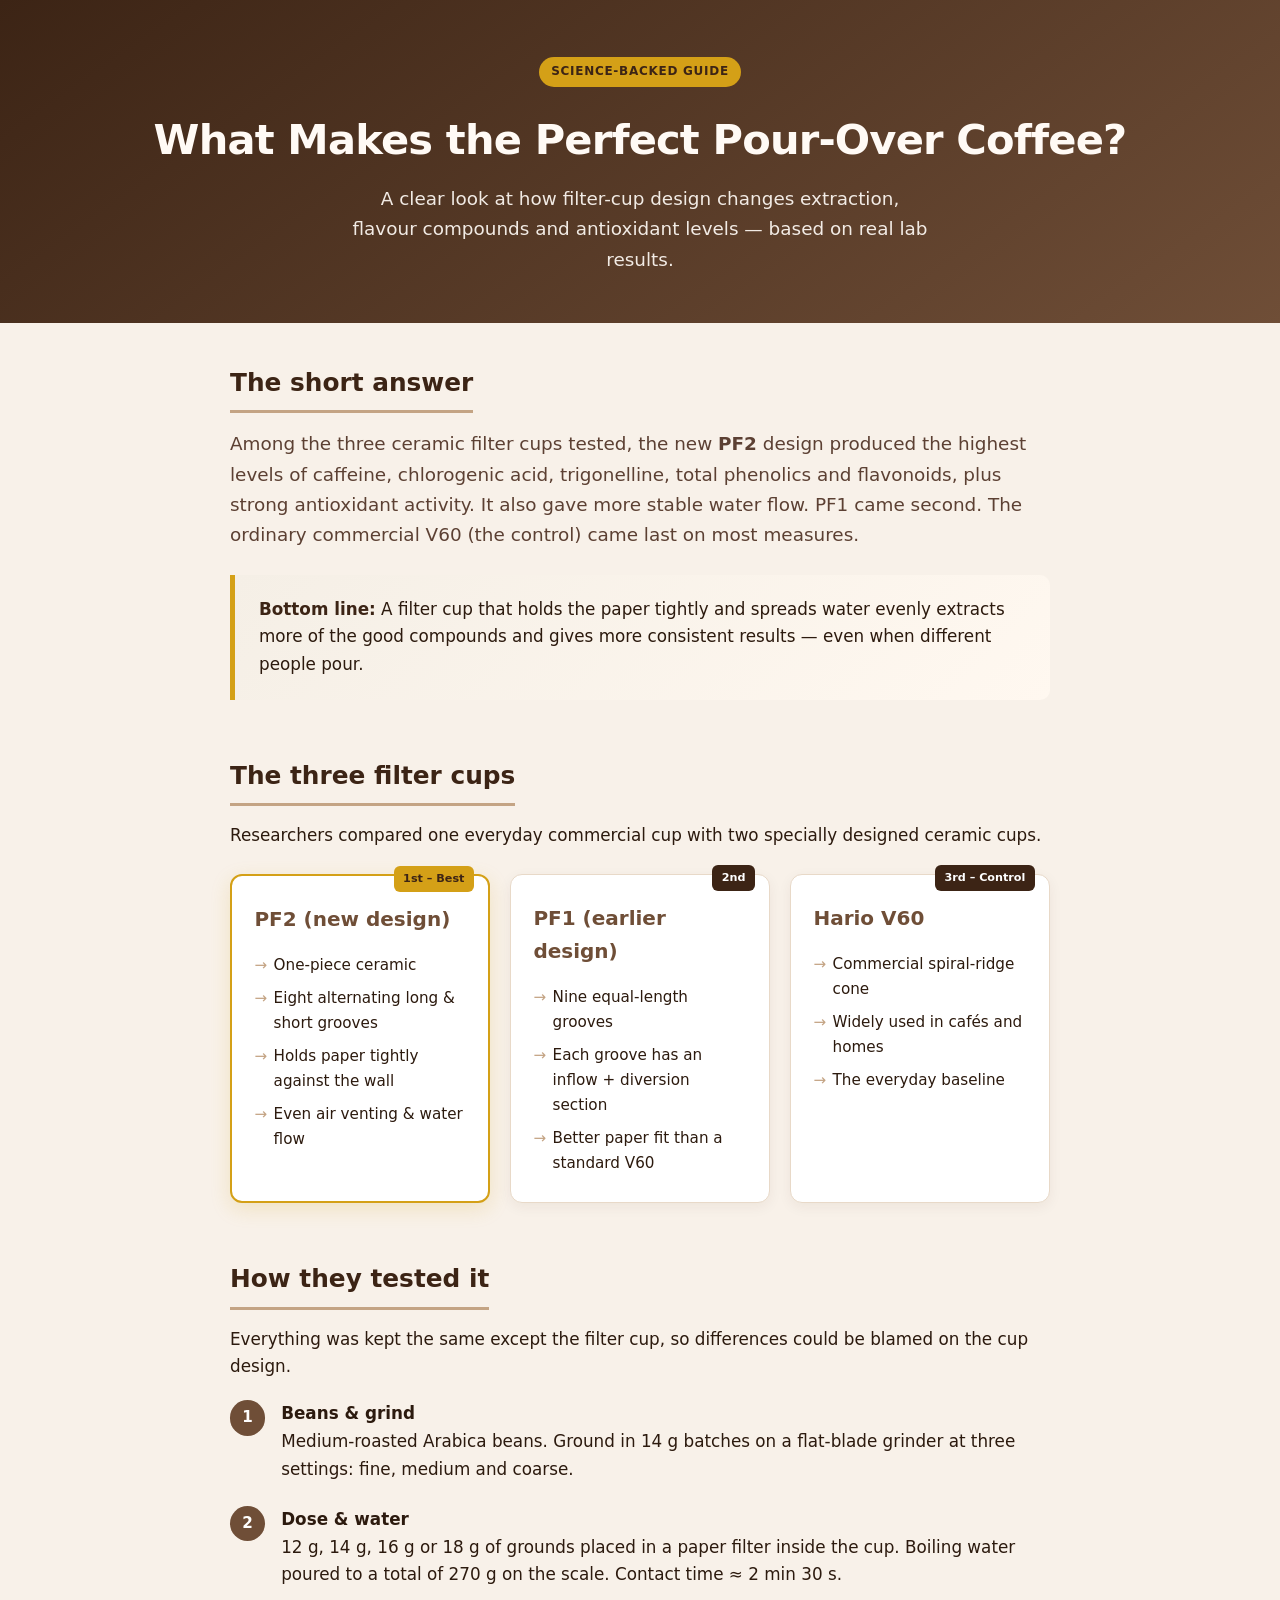
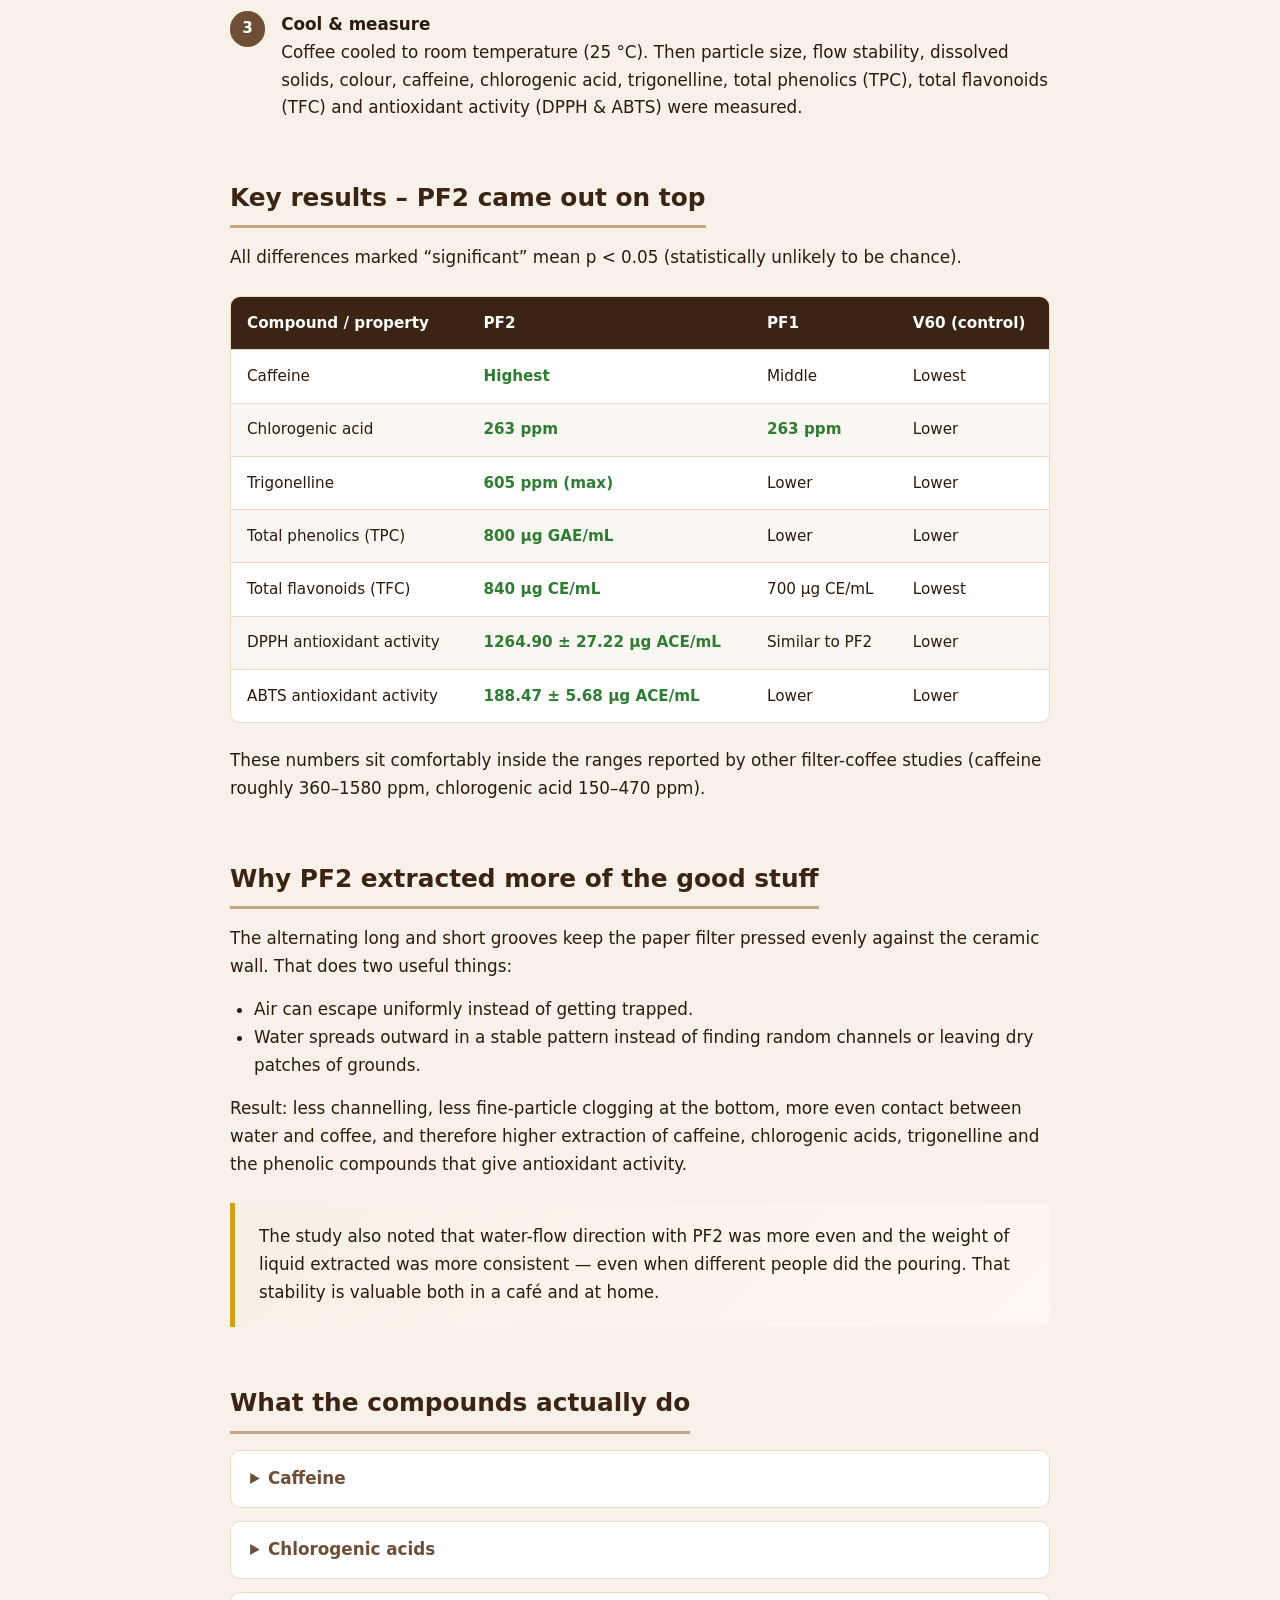
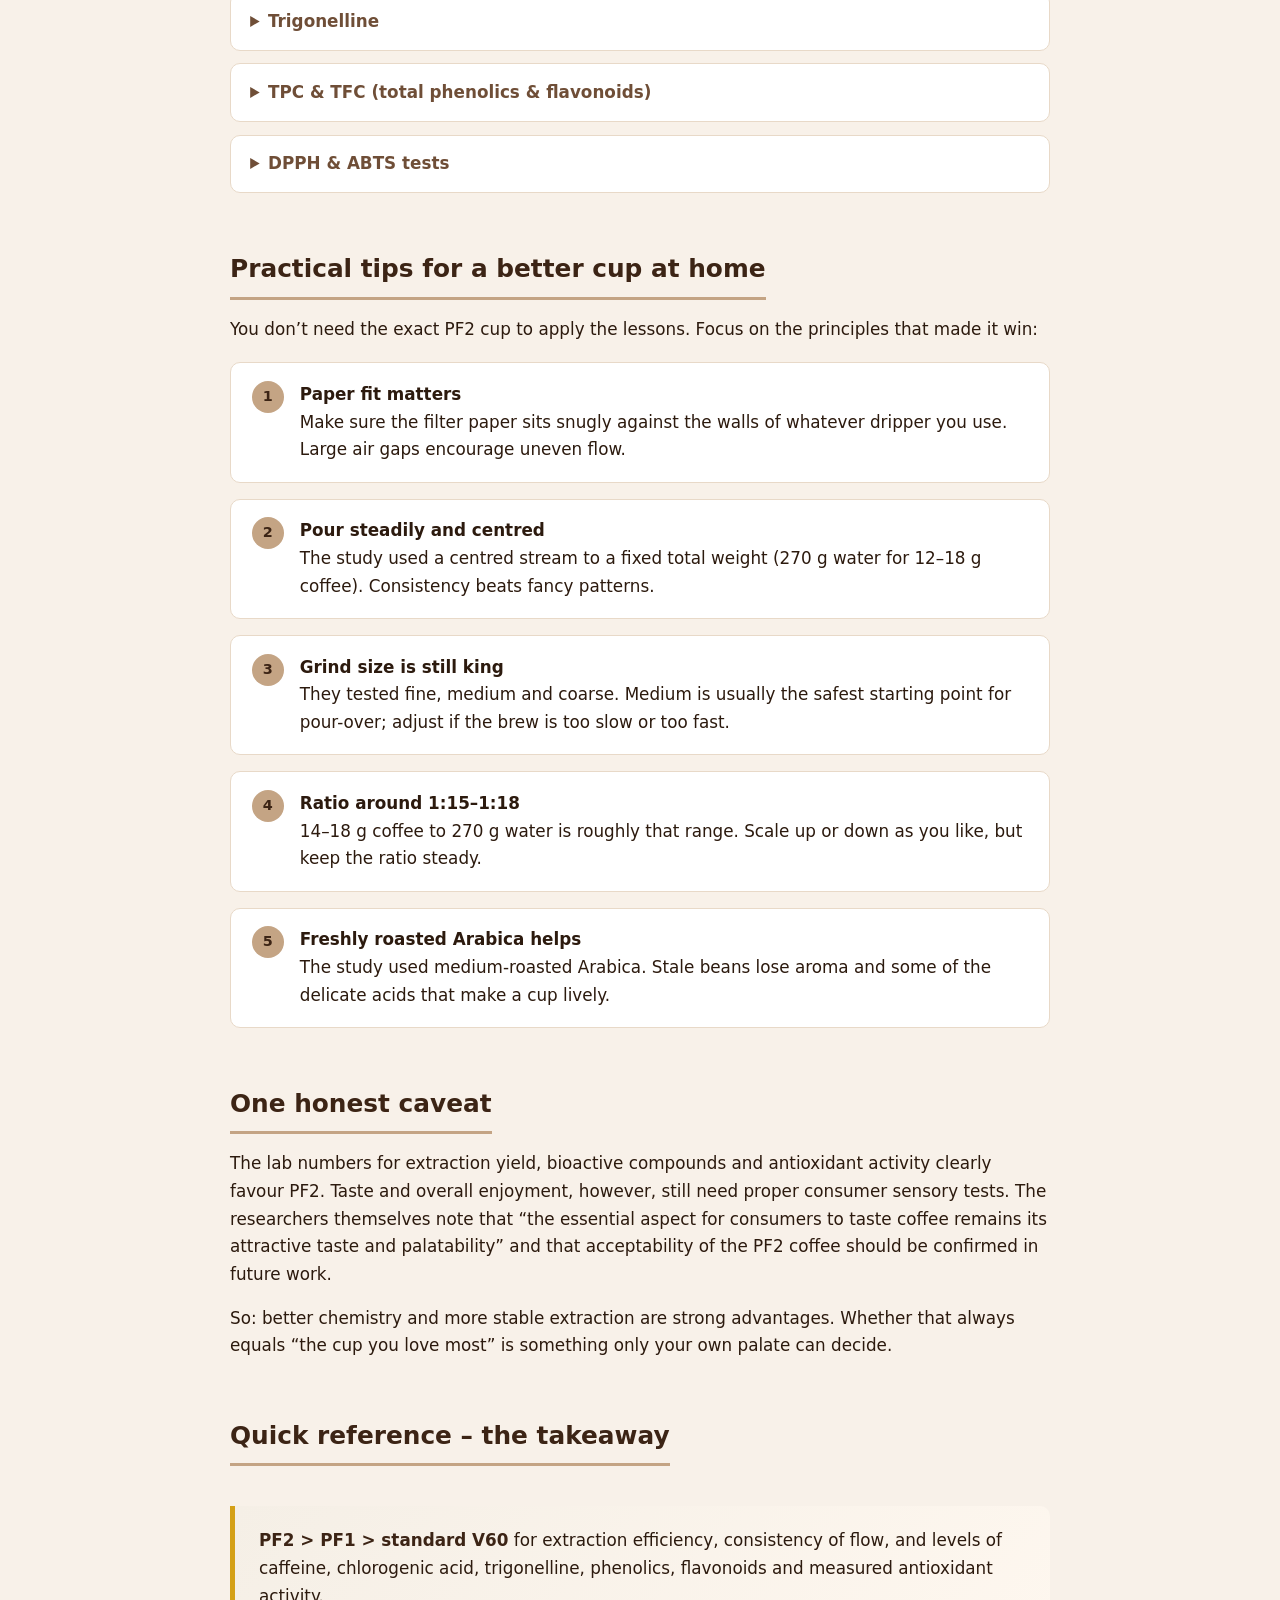
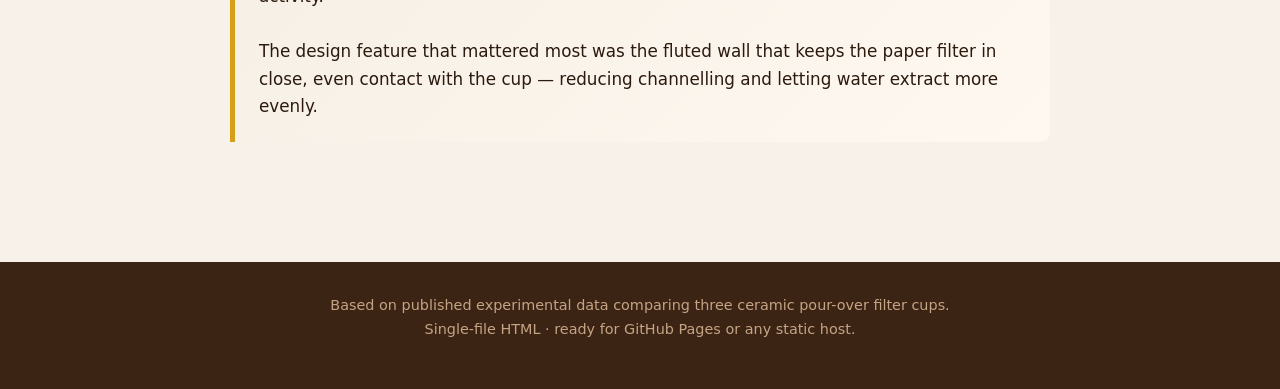
==== coffee.html @ e6826581 "Add files via upload" ====
<!DOCTYPE html>
<html lang="en">
<head>
  <meta charset="UTF-8">
  <meta name="viewport" content="width=device-width, initial-scale=1.0">
  <title>The Perfect Pour-Over Coffee – What the Science Says</title>
  <style>
    :root {
      --coffee-dark: #3c2415;
      --coffee-mid: #6f4e37;
      --coffee-light: #c4a484;
      --cream: #f8f1e9;
      --foam: #fffaf5;
      --accent: #d4a017;
      --text: #2c1a0e;
      --muted: #5c4033;
      --card: #ffffff;
      --success: #2e7d32;
      --border: #e8d9c8;
    }

    * {
      box-sizing: border-box;
      margin: 0;
      padding: 0;
    }

    body {
      font-family: system-ui, -apple-system, "Segoe UI", Roboto, "Helvetica Neue", Arial, sans-serif;
      background: var(--cream);
      color: var(--text);
      line-height: 1.65;
      font-size: 1.05rem;
    }

    header {
      background: linear-gradient(145deg, var(--coffee-dark), var(--coffee-mid));
      color: var(--foam);
      padding: 3.5rem 1.5rem 3rem;
      text-align: center;
    }

    header h1 {
      font-size: clamp(1.8rem, 5vw, 2.6rem);
      font-weight: 700;
      letter-spacing: -0.02em;
      margin-bottom: 0.6rem;
    }

    header p {
      font-size: 1.15rem;
      opacity: 0.92;
      max-width: 36rem;
      margin: 0 auto;
    }

    .badge {
      display: inline-block;
      background: var(--accent);
      color: var(--coffee-dark);
      font-size: 0.75rem;
      font-weight: 700;
      text-transform: uppercase;
      letter-spacing: 0.06em;
      padding: 0.3rem 0.75rem;
      border-radius: 999px;
      margin-bottom: 1.2rem;
    }

    main {
      max-width: 860px;
      margin: 0 auto;
      padding: 2.5rem 1.25rem 4rem;
    }

    section {
      margin-bottom: 3.5rem;
    }

    h2 {
      font-size: 1.55rem;
      color: var(--coffee-dark);
      margin-bottom: 1rem;
      padding-bottom: 0.4rem;
      border-bottom: 3px solid var(--coffee-light);
      display: inline-block;
    }

    h3 {
      font-size: 1.2rem;
      color: var(--coffee-mid);
      margin: 1.5rem 0 0.6rem;
    }

    p {
      margin-bottom: 1rem;
    }

    .lead {
      font-size: 1.15rem;
      color: var(--muted);
    }

    /* Cards for the three cups */
    .cups {
      display: grid;
      grid-template-columns: repeat(auto-fit, minmax(240px, 1fr));
      gap: 1.25rem;
      margin-top: 1.5rem;
    }

    .cup-card {
      background: var(--card);
      border: 1px solid var(--border);
      border-radius: 12px;
      padding: 1.4rem;
      box-shadow: 0 4px 14px rgba(60, 36, 21, 0.06);
      position: relative;
      transition: transform 0.2s ease;
    }

    .cup-card:hover {
      transform: translateY(-3px);
    }

    .cup-card.winner {
      border: 2px solid var(--accent);
      box-shadow: 0 6px 20px rgba(212, 160, 23, 0.18);
    }

    .cup-card .rank {
      position: absolute;
      top: -10px;
      right: 14px;
      background: var(--coffee-dark);
      color: white;
      font-size: 0.7rem;
      font-weight: 700;
      padding: 0.25rem 0.6rem;
      border-radius: 6px;
    }

    .cup-card.winner .rank {
      background: var(--accent);
      color: var(--coffee-dark);
    }

    .cup-card h3 {
      margin-top: 0.3rem;
      font-size: 1.25rem;
    }

    .cup-card ul {
      list-style: none;
      margin-top: 0.8rem;
      font-size: 0.95rem;
    }

    .cup-card li {
      padding: 0.25rem 0;
      padding-left: 1.2rem;
      position: relative;
    }

    .cup-card li::before {
      content: "→";
      position: absolute;
      left: 0;
      color: var(--coffee-light);
    }

    /* Steps */
    .steps {
      counter-reset: step;
      list-style: none;
      margin-top: 1.2rem;
    }

    .steps li {
      position: relative;
      padding-left: 3.2rem;
      margin-bottom: 1.4rem;
    }

    .steps li::before {
      counter-increment: step;
      content: counter(step);
      position: absolute;
      left: 0;
      top: 0;
      width: 2.2rem;
      height: 2.2rem;
      background: var(--coffee-mid);
      color: white;
      border-radius: 50%;
      display: flex;
      align-items: center;
      justify-content: center;
      font-weight: 700;
      font-size: 0.95rem;
    }

    /* Results table */
    .table-wrap {
      overflow-x: auto;
      margin: 1.5rem 0;
      border-radius: 10px;
      border: 1px solid var(--border);
      background: var(--card);
    }

    table {
      width: 100%;
      border-collapse: collapse;
      font-size: 0.95rem;
    }

    th, td {
      padding: 0.85rem 1rem;
      text-align: left;
      border-bottom: 1px solid var(--border);
    }

    th {
      background: var(--coffee-dark);
      color: white;
      font-weight: 600;
    }

    tr:last-child td {
      border-bottom: none;
    }

    tr:nth-child(even) td {
      background: #faf6f1;
    }

    .highlight {
      font-weight: 700;
      color: var(--success);
    }

    /* Key takeaway boxes */
    .takeaway {
      background: linear-gradient(135deg, #f5efe6, #fff8f0);
      border-left: 5px solid var(--accent);
      padding: 1.3rem 1.5rem;
      border-radius: 0 10px 10px 0;
      margin: 1.5rem 0;
    }

    .takeaway strong {
      color: var(--coffee-dark);
    }

    /* Tips */
    .tips {
      display: grid;
      gap: 1rem;
      margin-top: 1.2rem;
    }

    .tip {
      background: var(--card);
      border: 1px solid var(--border);
      border-radius: 10px;
      padding: 1.1rem 1.3rem;
      display: flex;
      gap: 1rem;
      align-items: flex-start;
    }

    .tip-num {
      flex-shrink: 0;
      width: 2rem;
      height: 2rem;
      background: var(--coffee-light);
      color: var(--coffee-dark);
      border-radius: 50%;
      display: flex;
      align-items: center;
      justify-content: center;
      font-weight: 700;
      font-size: 0.9rem;
    }

    /* Footer */
    footer {
      text-align: center;
      padding: 2rem 1rem;
      background: var(--coffee-dark);
      color: var(--coffee-light);
      font-size: 0.9rem;
    }

    footer a {
      color: var(--accent);
    }

    /* Simple accordion for mobile-friendly details */
    details {
      background: var(--card);
      border: 1px solid var(--border);
      border-radius: 10px;
      margin-bottom: 0.8rem;
      padding: 0.9rem 1.2rem;
    }

    summary {
      font-weight: 600;
      cursor: pointer;
      color: var(--coffee-mid);
    }

    details[open] summary {
      margin-bottom: 0.6rem;
    }

    @media (max-width: 600px) {
      header {
        padding: 2.5rem 1rem 2rem;
      }
      main {
        padding: 1.8rem 1rem 3rem;
      }
    }
  </style>
</head>
<body>

<header>
  <div class="badge">Science-backed guide</div>
  <h1>What Makes the Perfect Pour-Over Coffee?</h1>
  <p>A clear look at how filter-cup design changes extraction, flavour compounds and antioxidant levels — based on real lab results.</p>
</header>

<main>

  <section>
    <h2>The short answer</h2>
    <p class="lead">Among the three ceramic filter cups tested, the new <strong>PF2</strong> design produced the highest levels of caffeine, chlorogenic acid, trigonelline, total phenolics and flavonoids, plus strong antioxidant activity. It also gave more stable water flow. PF1 came second. The ordinary commercial V60 (the control) came last on most measures.</p>
    <div class="takeaway">
      <strong>Bottom line:</strong> A filter cup that holds the paper tightly and spreads water evenly extracts more of the good compounds and gives more consistent results — even when different people pour.
    </div>
  </section>

  <section>
    <h2>The three filter cups</h2>
    <p>Researchers compared one everyday commercial cup with two specially designed ceramic cups.</p>

    <div class="cups">
      <div class="cup-card winner">
        <span class="rank">1st – Best</span>
        <h3>PF2 (new design)</h3>
        <ul>
          <li>One-piece ceramic</li>
          <li>Eight alternating long &amp; short grooves</li>
          <li>Holds paper tightly against the wall</li>
          <li>Even air venting &amp; water flow</li>
        </ul>
      </div>

      <div class="cup-card">
        <span class="rank">2nd</span>
        <h3>PF1 (earlier design)</h3>
        <ul>
          <li>Nine equal-length grooves</li>
          <li>Each groove has an inflow + diversion section</li>
          <li>Better paper fit than a standard V60</li>
        </ul>
      </div>

      <div class="cup-card">
        <span class="rank">3rd – Control</span>
        <h3>Hario V60</h3>
        <ul>
          <li>Commercial spiral-ridge cone</li>
          <li>Widely used in cafés and homes</li>
          <li>The everyday baseline</li>
        </ul>
      </div>
    </div>
  </section>

  <section>
    <h2>How they tested it</h2>
    <p>Everything was kept the same except the filter cup, so differences could be blamed on the cup design.</p>

    <ol class="steps">
      <li><strong>Beans &amp; grind</strong><br>Medium-roasted Arabica beans. Ground in 14 g batches on a flat-blade grinder at three settings: fine, medium and coarse.</li>
      <li><strong>Dose &amp; water</strong><br>12 g, 14 g, 16 g or 18 g of grounds placed in a paper filter inside the cup. Boiling water poured to a total of 270 g on the scale. Contact time ≈ 2 min 30 s.</li>
      <li><strong>Cool &amp; measure</strong><br>Coffee cooled to room temperature (25 °C). Then particle size, flow stability, dissolved solids, colour, caffeine, chlorogenic acid, trigonelline, total phenolics (TPC), total flavonoids (TFC) and antioxidant activity (DPPH &amp; ABTS) were measured.</li>
    </ol>
  </section>

  <section>
    <h2>Key results – PF2 came out on top</h2>
    <p>All differences marked “significant” mean p &lt; 0.05 (statistically unlikely to be chance).</p>

    <div class="table-wrap">
      <table>
        <thead>
          <tr>
            <th>Compound / property</th>
            <th>PF2</th>
            <th>PF1</th>
            <th>V60 (control)</th>
          </tr>
        </thead>
        <tbody>
          <tr>
            <td>Caffeine</td>
            <td class="highlight">Highest</td>
            <td>Middle</td>
            <td>Lowest</td>
          </tr>
          <tr>
            <td>Chlorogenic acid</td>
            <td class="highlight">263 ppm</td>
            <td class="highlight">263 ppm</td>
            <td>Lower</td>
          </tr>
          <tr>
            <td>Trigonelline</td>
            <td class="highlight">605 ppm (max)</td>
            <td>Lower</td>
            <td>Lower</td>
          </tr>
          <tr>
            <td>Total phenolics (TPC)</td>
            <td class="highlight">800 µg GAE/mL</td>
            <td>Lower</td>
            <td>Lower</td>
          </tr>
          <tr>
            <td>Total flavonoids (TFC)</td>
            <td class="highlight">840 µg CE/mL</td>
            <td>700 µg CE/mL</td>
            <td>Lowest</td>
          </tr>
          <tr>
            <td>DPPH antioxidant activity</td>
            <td class="highlight">1264.90 ± 27.22 µg ACE/mL</td>
            <td>Similar to PF2</td>
            <td>Lower</td>
          </tr>
          <tr>
            <td>ABTS antioxidant activity</td>
            <td class="highlight">188.47 ± 5.68 µg ACE/mL</td>
            <td>Lower</td>
            <td>Lower</td>
          </tr>
        </tbody>
      </table>
    </div>

    <p>These numbers sit comfortably inside the ranges reported by other filter-coffee studies (caffeine roughly 360–1580 ppm, chlorogenic acid 150–470 ppm).</p>
  </section>

  <section>
    <h2>Why PF2 extracted more of the good stuff</h2>
    <p>The alternating long and short grooves keep the paper filter pressed evenly against the ceramic wall. That does two useful things:</p>
    <ul style="margin: 1rem 0 1rem 1.5rem;">
      <li>Air can escape uniformly instead of getting trapped.</li>
      <li>Water spreads outward in a stable pattern instead of finding random channels or leaving dry patches of grounds.</li>
    </ul>
    <p>Result: less channelling, less fine-particle clogging at the bottom, more even contact between water and coffee, and therefore higher extraction of caffeine, chlorogenic acids, trigonelline and the phenolic compounds that give antioxidant activity.</p>
    <div class="takeaway">
      The study also noted that water-flow direction with PF2 was more even and the weight of liquid extracted was more consistent — even when different people did the pouring. That stability is valuable both in a café and at home.
    </div>
  </section>

  <section>
    <h2>What the compounds actually do</h2>
    <details>
      <summary>Caffeine</summary>
      <p>The classic stimulant. Also helps scavenge certain free radicals (•OH).</p>
    </details>
    <details>
      <summary>Chlorogenic acids</summary>
      <p>Major antioxidants in coffee. Linked to the bright, fruity acidity many people like in a good pour-over.</p>
    </details>
    <details>
      <summary>Trigonelline</summary>
      <p>Breaks down during roasting into compounds that contribute to aroma and perceived sweetness/bitterness balance.</p>
    </details>
    <details>
      <summary>TPC &amp; TFC (total phenolics &amp; flavonoids)</summary>
      <p>Broad measures of the plant compounds that give coffee its antioxidant capacity. Higher numbers generally mean more of these beneficial molecules made it into the cup.</p>
    </details>
    <details>
      <summary>DPPH &amp; ABTS tests</summary>
      <p>Two common lab methods that measure how well a liquid can neutralise free radicals. Higher numbers = stronger antioxidant activity in the finished coffee.</p>
    </details>
  </section>

  <section>
    <h2>Practical tips for a better cup at home</h2>
    <p>You don’t need the exact PF2 cup to apply the lessons. Focus on the principles that made it win:</p>

    <div class="tips">
      <div class="tip">
        <div class="tip-num">1</div>
        <div>
          <strong>Paper fit matters</strong><br>
          Make sure the filter paper sits snugly against the walls of whatever dripper you use. Large air gaps encourage uneven flow.
        </div>
      </div>
      <div class="tip">
        <div class="tip-num">2</div>
        <div>
          <strong>Pour steadily and centred</strong><br>
          The study used a centred stream to a fixed total weight (270 g water for 12–18 g coffee). Consistency beats fancy patterns.
        </div>
      </div>
      <div class="tip">
        <div class="tip-num">3</div>
        <div>
          <strong>Grind size is still king</strong><br>
          They tested fine, medium and coarse. Medium is usually the safest starting point for pour-over; adjust if the brew is too slow or too fast.
        </div>
      </div>
      <div class="tip">
        <div class="tip-num">4</div>
        <div>
          <strong>Ratio around 1:15–1:18</strong><br>
          14–18 g coffee to 270 g water is roughly that range. Scale up or down as you like, but keep the ratio steady.
        </div>
      </div>
      <div class="tip">
        <div class="tip-num">5</div>
        <div>
          <strong>Freshly roasted Arabica helps</strong><br>
          The study used medium-roasted Arabica. Stale beans lose aroma and some of the delicate acids that make a cup lively.
        </div>
      </div>
    </div>
  </section>

  <section>
    <h2>One honest caveat</h2>
    <p>The lab numbers for extraction yield, bioactive compounds and antioxidant activity clearly favour PF2. Taste and overall enjoyment, however, still need proper consumer sensory tests. The researchers themselves note that “the essential aspect for consumers to taste coffee remains its attractive taste and palatability” and that acceptability of the PF2 coffee should be confirmed in future work.</p>
    <p>So: better chemistry and more stable extraction are strong advantages. Whether that always equals “the cup you love most” is something only your own palate can decide.</p>
  </section>

  <section>
    <h2>Quick reference – the takeaway</h2>
    <div class="takeaway">
      <strong>PF2 &gt; PF1 &gt; standard V60</strong> for extraction efficiency, consistency of flow, and levels of caffeine, chlorogenic acid, trigonelline, phenolics, flavonoids and measured antioxidant activity.<br><br>
      The design feature that mattered most was the fluted wall that keeps the paper filter in close, even contact with the cup — reducing channelling and letting water extract more evenly.
    </div>
  </section>

</main>

<footer>
  <p>Based on published experimental data comparing three ceramic pour-over filter cups.<br>
  Single-file HTML · ready for GitHub Pages or any static host.</p>
</footer>

</body>
</html>
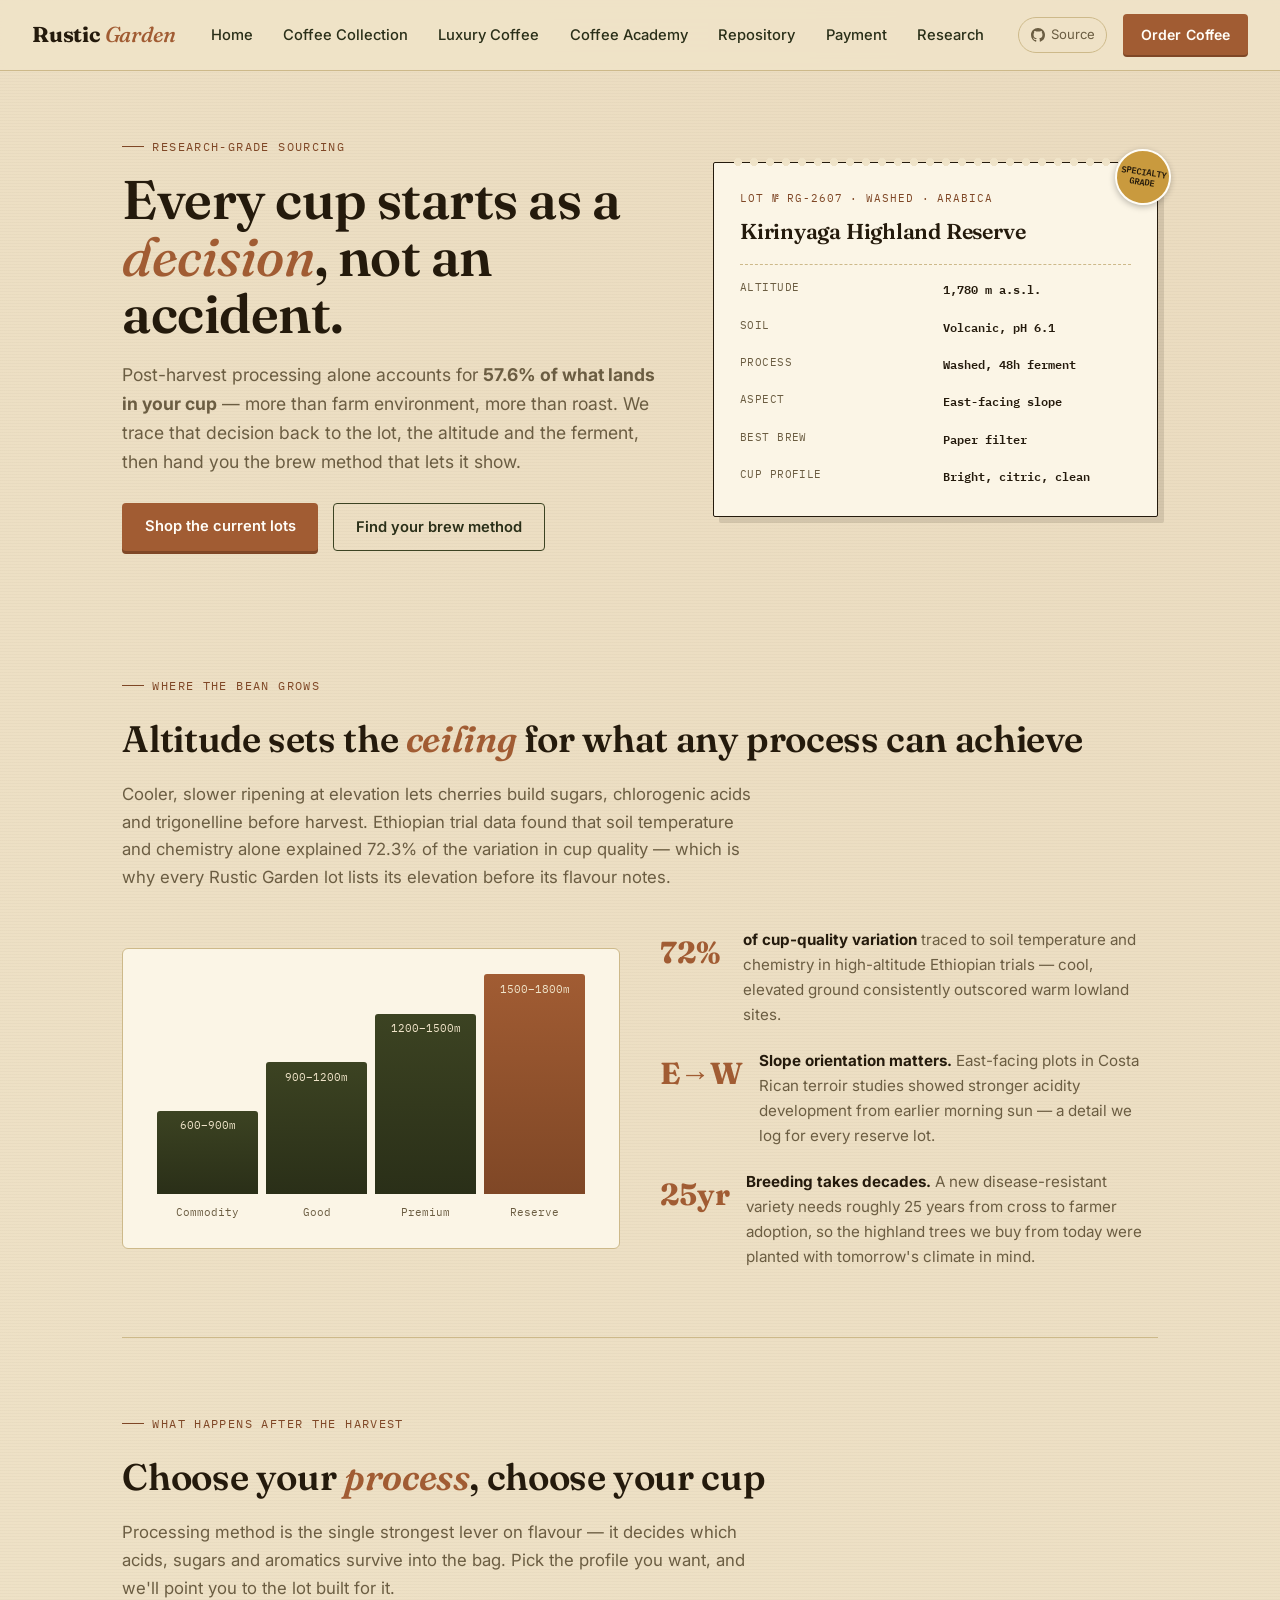
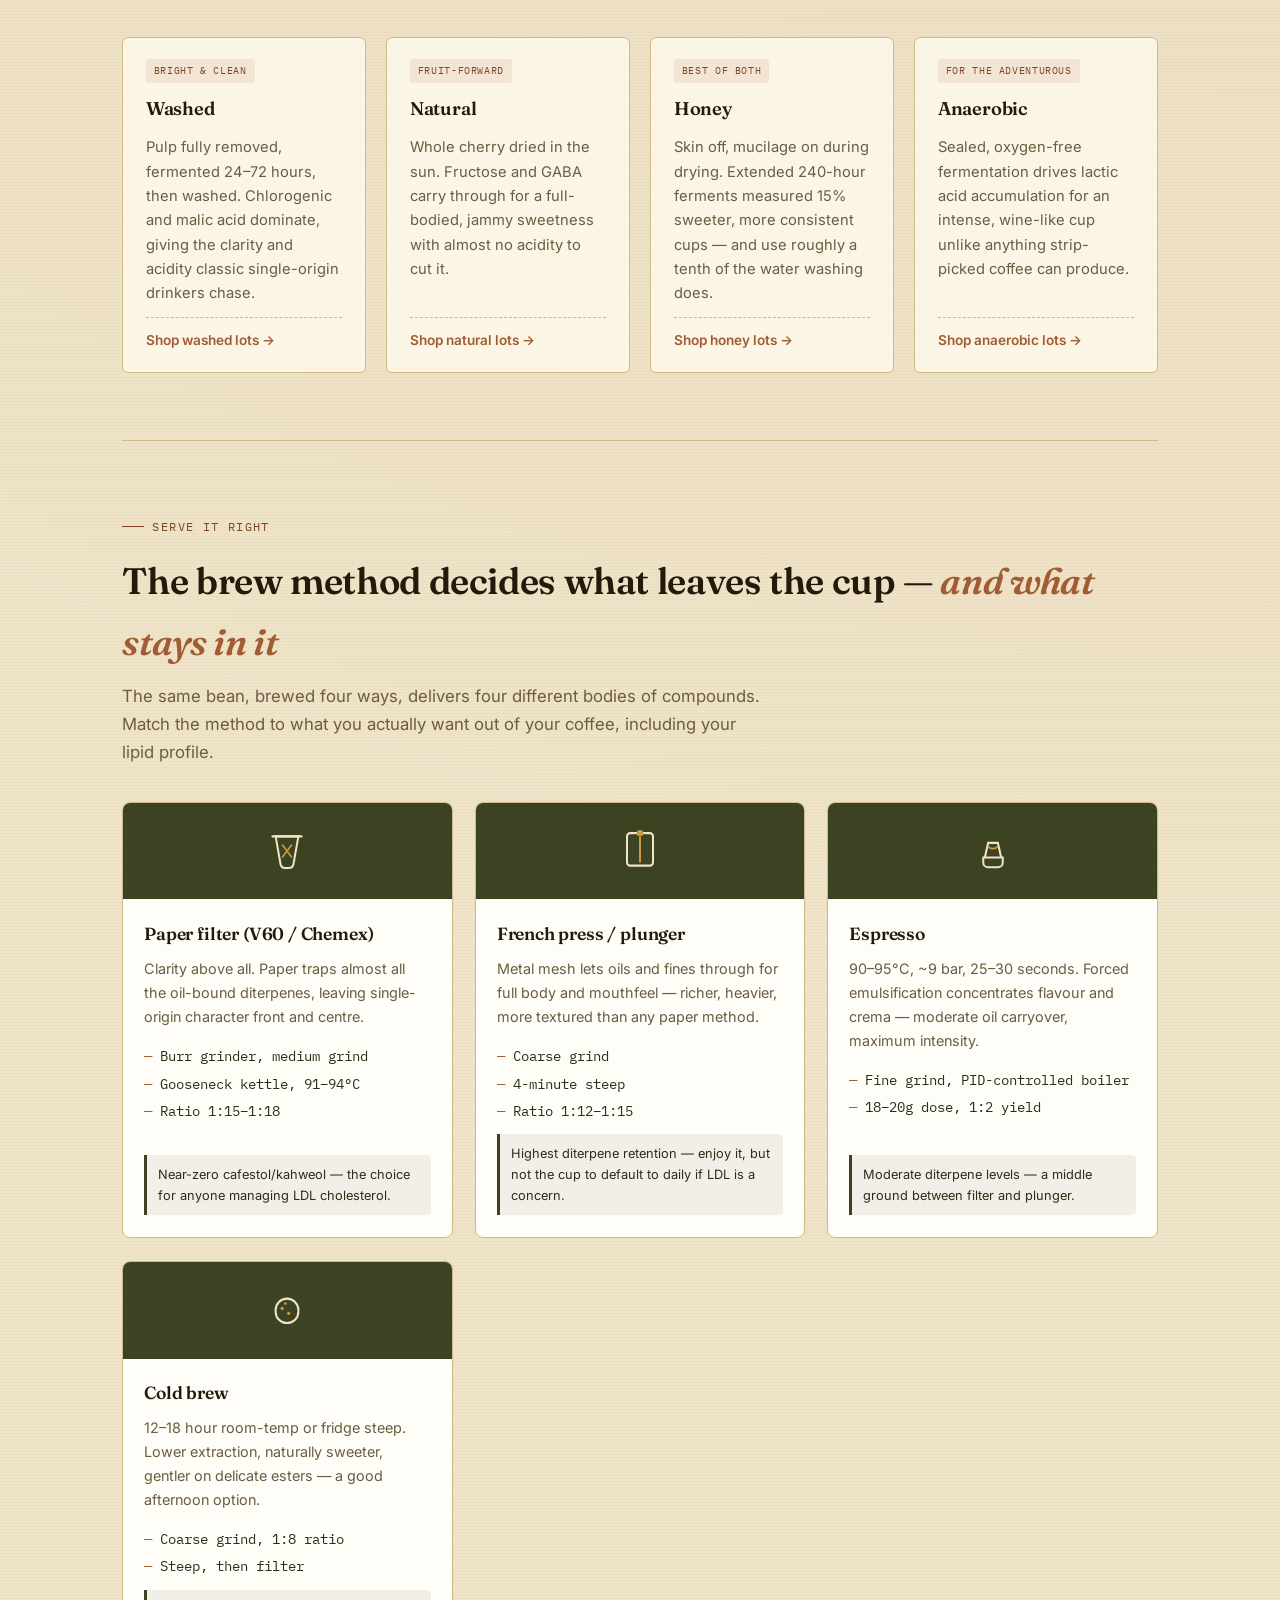
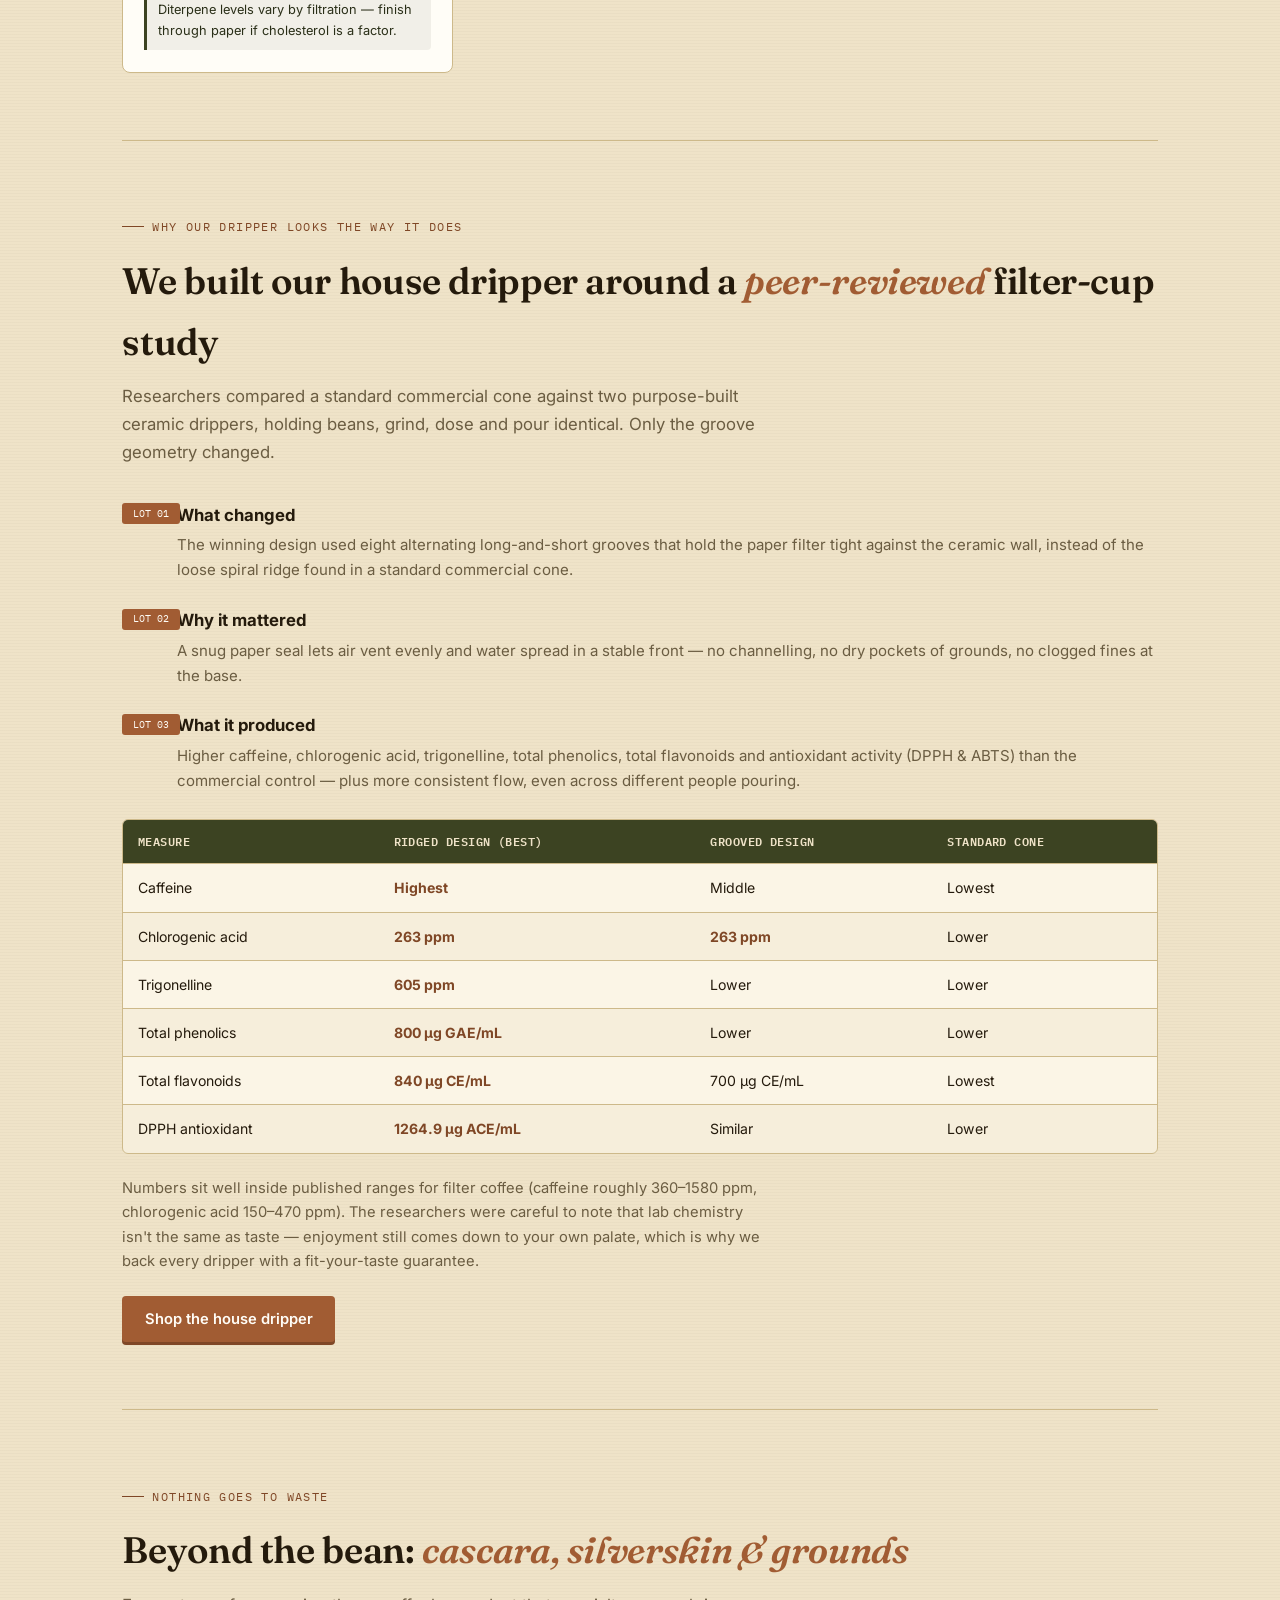
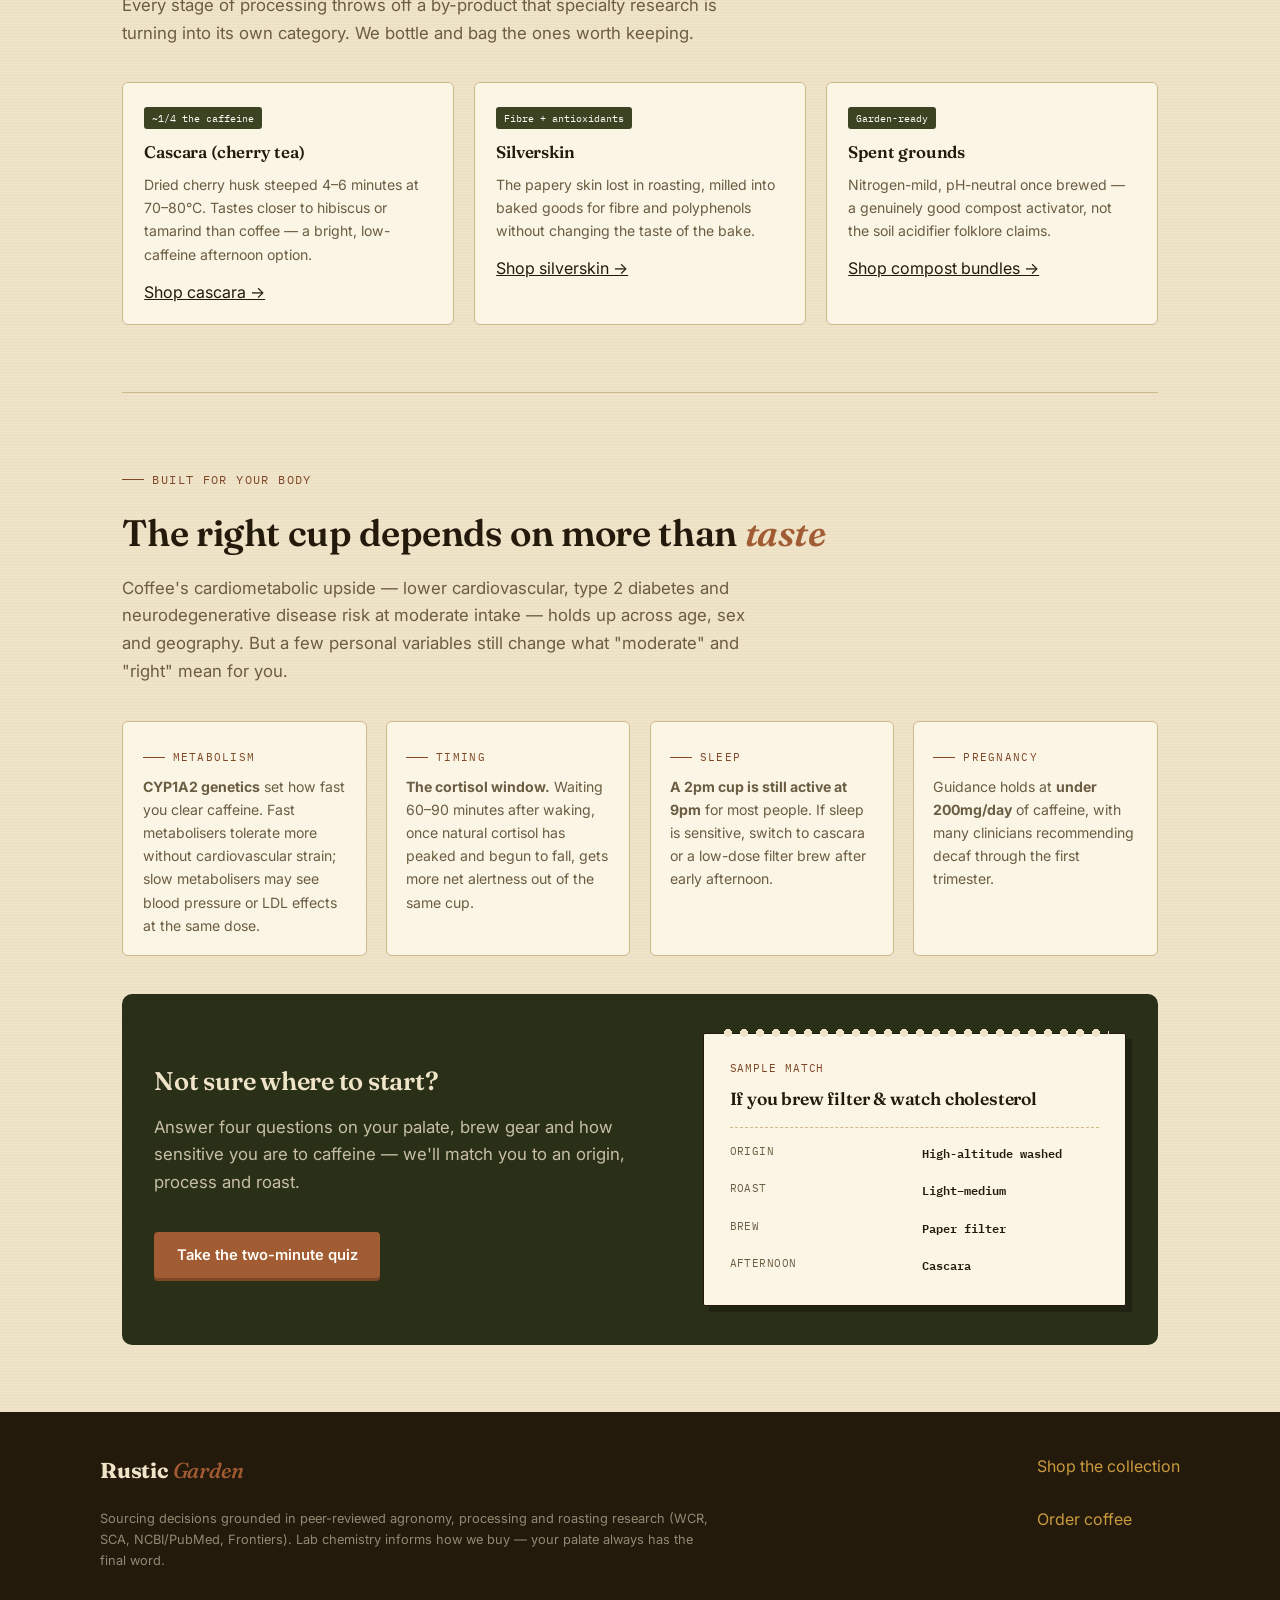
==== commit 1e27b7ca: "Update fmt.Println output from 'Hello' to 'Goodbye'" ====
--- a/coffee.html
+++ b/coffee.html
@@ -1,562 +1,912 @@
 <!DOCTYPE html>
 <html lang="en">
 <head>
-  <meta charset="UTF-8">
-  <meta name="viewport" content="width=device-width, initial-scale=1.0">
-  <title>The Perfect Pour-Over Coffee – What the Science Says</title>
-  <style>
-    :root {
-      --coffee-dark: #3c2415;
-      --coffee-mid: #6f4e37;
-      --coffee-light: #c4a484;
-      --cream: #f8f1e9;
-      --foam: #fffaf5;
-      --accent: #d4a017;
-      --text: #2c1a0e;
-      --muted: #5c4033;
-      --card: #ffffff;
-      --success: #2e7d32;
-      --border: #e8d9c8;
-    }
-
-    * {
-      box-sizing: border-box;
-      margin: 0;
-      padding: 0;
-    }
-
-    body {
-      font-family: system-ui, -apple-system, "Segoe UI", Roboto, "Helvetica Neue", Arial, sans-serif;
-      background: var(--cream);
-      color: var(--text);
-      line-height: 1.65;
-      font-size: 1.05rem;
-    }
-
-    header {
-      background: linear-gradient(145deg, var(--coffee-dark), var(--coffee-mid));
-      color: var(--foam);
-      padding: 3.5rem 1.5rem 3rem;
-      text-align: center;
-    }
-
-    header h1 {
-      font-size: clamp(1.8rem, 5vw, 2.6rem);
-      font-weight: 700;
-      letter-spacing: -0.02em;
-      margin-bottom: 0.6rem;
-    }
-
-    header p {
-      font-size: 1.15rem;
-      opacity: 0.92;
-      max-width: 36rem;
-      margin: 0 auto;
-    }
-
-    .badge {
-      display: inline-block;
-      background: var(--accent);
-      color: var(--coffee-dark);
-      font-size: 0.75rem;
-      font-weight: 700;
-      text-transform: uppercase;
-      letter-spacing: 0.06em;
-      padding: 0.3rem 0.75rem;
-      border-radius: 999px;
-      margin-bottom: 1.2rem;
-    }
-
-    main {
-      max-width: 860px;
-      margin: 0 auto;
-      padding: 2.5rem 1.25rem 4rem;
-    }
-
-    section {
-      margin-bottom: 3.5rem;
-    }
-
-    h2 {
-      font-size: 1.55rem;
-      color: var(--coffee-dark);
-      margin-bottom: 1rem;
-      padding-bottom: 0.4rem;
-      border-bottom: 3px solid var(--coffee-light);
-      display: inline-block;
-    }
-
-    h3 {
-      font-size: 1.2rem;
-      color: var(--coffee-mid);
-      margin: 1.5rem 0 0.6rem;
-    }
-
-    p {
-      margin-bottom: 1rem;
-    }
-
-    .lead {
-      font-size: 1.15rem;
-      color: var(--muted);
-    }
-
-    /* Cards for the three cups */
-    .cups {
-      display: grid;
-      grid-template-columns: repeat(auto-fit, minmax(240px, 1fr));
-      gap: 1.25rem;
-      margin-top: 1.5rem;
-    }
-
-    .cup-card {
-      background: var(--card);
-      border: 1px solid var(--border);
-      border-radius: 12px;
-      padding: 1.4rem;
-      box-shadow: 0 4px 14px rgba(60, 36, 21, 0.06);
-      position: relative;
-      transition: transform 0.2s ease;
-    }
-
-    .cup-card:hover {
-      transform: translateY(-3px);
-    }
-
-    .cup-card.winner {
-      border: 2px solid var(--accent);
-      box-shadow: 0 6px 20px rgba(212, 160, 23, 0.18);
-    }
-
-    .cup-card .rank {
-      position: absolute;
-      top: -10px;
-      right: 14px;
-      background: var(--coffee-dark);
-      color: white;
-      font-size: 0.7rem;
-      font-weight: 700;
-      padding: 0.25rem 0.6rem;
-      border-radius: 6px;
-    }
-
-    .cup-card.winner .rank {
-      background: var(--accent);
-      color: var(--coffee-dark);
-    }
-
-    .cup-card h3 {
-      margin-top: 0.3rem;
-      font-size: 1.25rem;
-    }
-
-    .cup-card ul {
-      list-style: none;
-      margin-top: 0.8rem;
-      font-size: 0.95rem;
-    }
-
-    .cup-card li {
-      padding: 0.25rem 0;
-      padding-left: 1.2rem;
-      position: relative;
-    }
-
-    .cup-card li::before {
-      content: "→";
-      position: absolute;
-      left: 0;
-      color: var(--coffee-light);
-    }
-
-    /* Steps */
-    .steps {
-      counter-reset: step;
-      list-style: none;
-      margin-top: 1.2rem;
-    }
-
-    .steps li {
-      position: relative;
-      padding-left: 3.2rem;
-      margin-bottom: 1.4rem;
-    }
-
-    .steps li::before {
-      counter-increment: step;
-      content: counter(step);
-      position: absolute;
-      left: 0;
-      top: 0;
-      width: 2.2rem;
-      height: 2.2rem;
-      background: var(--coffee-mid);
-      color: white;
-      border-radius: 50%;
-      display: flex;
-      align-items: center;
-      justify-content: center;
-      font-weight: 700;
-      font-size: 0.95rem;
-    }
-
-    /* Results table */
-    .table-wrap {
-      overflow-x: auto;
-      margin: 1.5rem 0;
-      border-radius: 10px;
-      border: 1px solid var(--border);
-      background: var(--card);
-    }
-
-    table {
-      width: 100%;
-      border-collapse: collapse;
-      font-size: 0.95rem;
-    }
-
-    th, td {
-      padding: 0.85rem 1rem;
-      text-align: left;
-      border-bottom: 1px solid var(--border);
-    }
-
-    th {
-      background: var(--coffee-dark);
-      color: white;
-      font-weight: 600;
-    }
-
-    tr:last-child td {
-      border-bottom: none;
-    }
-
-    tr:nth-child(even) td {
-      background: #faf6f1;
-    }
-
-    .highlight {
-      font-weight: 700;
-      color: var(--success);
-    }
-
-    /* Key takeaway boxes */
-    .takeaway {
-      background: linear-gradient(135deg, #f5efe6, #fff8f0);
-      border-left: 5px solid var(--accent);
-      padding: 1.3rem 1.5rem;
-      border-radius: 0 10px 10px 0;
-      margin: 1.5rem 0;
-    }
-
-    .takeaway strong {
-      color: var(--coffee-dark);
-    }
-
-    /* Tips */
-    .tips {
-      display: grid;
-      gap: 1rem;
-      margin-top: 1.2rem;
-    }
-
-    .tip {
-      background: var(--card);
-      border: 1px solid var(--border);
-      border-radius: 10px;
-      padding: 1.1rem 1.3rem;
-      display: flex;
-      gap: 1rem;
-      align-items: flex-start;
-    }
-
-    .tip-num {
-      flex-shrink: 0;
-      width: 2rem;
-      height: 2rem;
-      background: var(--coffee-light);
-      color: var(--coffee-dark);
-      border-radius: 50%;
-      display: flex;
-      align-items: center;
-      justify-content: center;
-      font-weight: 700;
-      font-size: 0.9rem;
-    }
-
-    /* Footer */
-    footer {
-      text-align: center;
-      padding: 2rem 1rem;
-      background: var(--coffee-dark);
-      color: var(--coffee-light);
-      font-size: 0.9rem;
-    }
-
-    footer a {
-      color: var(--accent);
-    }
-
-    /* Simple accordion for mobile-friendly details */
-    details {
-      background: var(--card);
-      border: 1px solid var(--border);
-      border-radius: 10px;
-      margin-bottom: 0.8rem;
-      padding: 0.9rem 1.2rem;
-    }
-
-    summary {
-      font-weight: 600;
-      cursor: pointer;
-      color: var(--coffee-mid);
-    }
-
-    details[open] summary {
-      margin-bottom: 0.6rem;
-    }
-
-    @media (max-width: 600px) {
-      header {
-        padding: 2.5rem 1rem 2rem;
-      }
-      main {
-        padding: 1.8rem 1rem 3rem;
-      }
-    }
-  </style>
+<meta charset="UTF-8">
+<meta name="viewport" content="width=device-width, initial-scale=1.0">
+<title>The Rustic Garden Cup — How Origin, Process &amp; Brew Method Decide Your Coffee</title>
+<meta name="description" content="What the research says about growing, processing and brewing coffee — and how Rustic Garden turns it into the cup in front of you.">
+<link rel="preconnect" href="https://fonts.googleapis.com">
+<link rel="preconnect" href="https://fonts.gstatic.com" crossorigin>
+<link href="https://fonts.googleapis.com/css2?family=Fraunces:ital,opsz,wght@0,9..144,400;0,9..144,600;0,9..144,700;1,9..144,500&family=Inter:wght@400;500;600;700&family=IBM+Plex+Mono:wght@400;500;600&display=swap" rel="stylesheet">
+<style>
+  :root{
+    --ink:#241a0c;
+    --forest:#3c4322;
+    --forest-deep:#2a2f18;
+    --parchment:#efe3c8;
+    --parchment-deep:#e6d7b4;
+    --card:#fbf5e6;
+    --copper:#a15c33;
+    --copper-deep:#7f4726;
+    --gold:#c99a3e;
+    --line:#cdb98a;
+    --muted:#6b5d42;
+    --white:#fffdf7;
+  }
+
+  *{box-sizing:border-box;margin:0;padding:0;}
+
+  html{scroll-behavior:smooth;}
+
+  body{
+    background:var(--parchment);
+    background-image:
+      radial-gradient(circle at 100% 0%, rgba(161,92,51,0.06), transparent 40%),
+      repeating-linear-gradient(0deg, rgba(36,26,12,0.025) 0px, rgba(36,26,12,0.025) 1px, transparent 1px, transparent 3px);
+    color:var(--ink);
+    font-family:'Inter',sans-serif;
+    line-height:1.65;
+    font-size:1rem;
+  }
+
+  a{color:inherit;}
+
+  .mono{font-family:'IBM Plex Mono',monospace;}
+
+  h1,h2,h3,.display{
+    font-family:'Fraunces',serif;
+    color:var(--ink);
+    font-weight:600;
+    letter-spacing:-0.01em;
+  }
+
+  /* ============ NAV ============ */
+  #mainNav{
+    position:sticky;
+    top:0;
+    z-index:100;
+    display:flex;
+    align-items:center;
+    justify-content:space-between;
+    gap:1.5rem;
+    padding:0.9rem 2rem;
+    background:rgba(239,227,200,0.92);
+    backdrop-filter:blur(8px);
+    border-bottom:1px solid var(--line);
+  }
+
+  .nav-mark{
+    font-family:'Fraunces',serif;
+    font-weight:700;
+    font-size:1.35rem;
+    color:var(--ink);
+    text-decoration:none;
+    letter-spacing:-0.01em;
+    white-space:nowrap;
+  }
+  .nav-mark span{color:var(--copper);font-style:italic;font-weight:500;}
+
+  .nav-links{
+    display:flex;
+    gap:1.9rem;
+    flex-wrap:wrap;
+  }
+  .nav-links a{
+    text-decoration:none;
+    font-size:0.92rem;
+    font-weight:500;
+    color:var(--forest-deep);
+    position:relative;
+    padding:0.2rem 0;
+  }
+  .nav-links a::after{
+    content:"";
+    position:absolute;
+    left:0; right:100%;
+    bottom:-2px;
+    height:2px;
+    background:var(--copper);
+    transition:right .2s ease;
+  }
+  .nav-links a:hover::after{right:0;}
+
+  .nav-right{display:flex;align-items:center;gap:1rem;}
+
+  .nav-gh{
+    display:flex;align-items:center;gap:0.4rem;
+    text-decoration:none;
+    font-size:0.82rem;
+    color:var(--muted);
+    border:1px solid var(--line);
+    padding:0.4rem 0.7rem;
+    border-radius:999px;
+  }
+  .nav-gh svg{width:14px;height:14px;fill:var(--muted);}
+  .nav-gh:hover{color:var(--ink);border-color:var(--copper);}
+
+  .nav-cta{
+    text-decoration:none;
+    background:var(--copper);
+    color:var(--white);
+    font-weight:600;
+    font-size:0.88rem;
+    padding:0.55rem 1.1rem;
+    border-radius:4px;
+    letter-spacing:0.01em;
+    box-shadow:0 2px 0 var(--copper-deep);
+  }
+  .nav-cta:hover{background:var(--copper-deep);}
+
+  .nav-burger{
+    display:none;
+    flex-direction:column;
+    gap:5px;
+    background:none;
+    border:none;
+    cursor:pointer;
+    padding:0.3rem;
+  }
+  .nav-burger span{width:22px;height:2px;background:var(--ink);display:block;}
+
+  .mobile-menu{
+    display:none;
+    position:fixed;
+    inset:0;
+    background:var(--forest-deep);
+    z-index:200;
+    padding:2rem;
+    flex-direction:column;
+    gap:1.4rem;
+  }
+  .mobile-menu.active{display:flex;}
+  .mobile-menu a{
+    color:var(--parchment);
+    text-decoration:none;
+    font-family:'Fraunces',serif;
+    font-size:1.5rem;
+    font-weight:600;
+  }
+  .mobile-menu .close{
+    align-self:flex-end;
+    color:var(--parchment);
+    font-family:'Inter',sans-serif;
+    font-size:0.95rem;
+    cursor:pointer;
+    margin-bottom:1rem;
+  }
+
+  @media (max-width:880px){
+    .nav-links{display:none;}
+    .nav-gh{display:none;}
+    .nav-burger{display:flex;}
+    #mainNav{padding:0.85rem 1.1rem;}
+  }
+
+  /* ============ SHARED LAYOUT ============ */
+  main{max-width:1080px;margin:0 auto;padding:0 1.4rem;}
+
+  .eyebrow{
+    display:inline-flex;
+    align-items:center;
+    gap:0.5rem;
+    font-family:'IBM Plex Mono',monospace;
+    font-size:0.72rem;
+    letter-spacing:0.12em;
+    text-transform:uppercase;
+    color:var(--copper-deep);
+    margin-bottom:0.9rem;
+  }
+  .eyebrow::before{
+    content:"";
+    width:22px;height:1px;
+    background:var(--copper-deep);
+  }
+
+  section{padding:4.2rem 0;border-bottom:1px solid var(--line);}
+  section:last-of-type{border-bottom:none;}
+
+  h2{font-size:clamp(1.6rem,3.4vw,2.3rem);margin-bottom:0.7rem;}
+  h2 em{color:var(--copper);font-style:italic;}
+  .section-lead{max-width:640px;color:var(--muted);font-size:1.05rem;margin-bottom:2.2rem;}
+
+  .btn{
+    display:inline-block;
+    text-decoration:none;
+    font-weight:600;
+    font-size:0.92rem;
+    padding:0.7rem 1.4rem;
+    border-radius:4px;
+  }
+  .btn-primary{background:var(--copper);color:var(--white);box-shadow:0 3px 0 var(--copper-deep);}
+  .btn-primary:hover{background:var(--copper-deep);}
+  .btn-ghost{border:1.5px solid var(--forest);color:var(--forest-deep);}
+  .btn-ghost:hover{background:var(--forest);color:var(--parchment);}
+
+  /* ============ HERO — the specimen label ============ */
+  .hero{
+    padding:3.6rem 0 3rem;
+    display:grid;
+    grid-template-columns:1.1fr 0.9fr;
+    gap:3rem;
+    align-items:center;
+  }
+  .hero h1{
+    font-size:clamp(2.1rem,5vw,3.4rem);
+    line-height:1.05;
+    margin-bottom:1.1rem;
+  }
+  .hero h1 em{color:var(--copper);font-style:italic;font-weight:500;}
+  .hero p.sub{color:var(--muted);font-size:1.1rem;max-width:34rem;margin-bottom:1.7rem;}
+  .hero .cta-row{display:flex;gap:0.9rem;flex-wrap:wrap;}
+
+  /* the recurring "specimen label" signature card */
+  .specimen{
+    background:var(--card);
+    border:1.5px solid var(--ink);
+    border-radius:2px;
+    position:relative;
+    padding:1.6rem 1.6rem 1.3rem;
+    box-shadow:6px 6px 0 rgba(36,26,12,0.12);
+  }
+  .specimen::before{
+    content:"";
+    position:absolute;
+    top:-9px; left:16px; right:16px;
+    height:16px;
+    background-image:radial-gradient(circle, var(--parchment) 4px, transparent 4.2px);
+    background-size:16px 16px;
+    background-position:0 0;
+    background-repeat:repeat-x;
+  }
+  .specimen .lot{
+    font-family:'IBM Plex Mono',monospace;
+    font-size:0.7rem;
+    letter-spacing:0.08em;
+    color:var(--copper-deep);
+    text-transform:uppercase;
+    margin-bottom:0.4rem;
+  }
+  .specimen h3{font-size:1.35rem;margin-bottom:0.9rem;}
+  .specimen .specs{
+    display:grid;
+    grid-template-columns:1fr 1fr;
+    gap:0.5rem 1rem;
+    font-family:'IBM Plex Mono',monospace;
+    font-size:0.78rem;
+    border-top:1px dashed var(--line);
+    padding-top:0.9rem;
+  }
+  .specimen .specs dt{color:var(--muted);text-transform:uppercase;letter-spacing:0.04em;font-size:0.68rem;}
+  .specimen .specs dd{color:var(--ink);font-weight:600;margin-bottom:0.55rem;}
+  .seal{
+    position:absolute;
+    top:-14px; right:-14px;
+    width:56px;height:56px;
+    border-radius:50%;
+    background:var(--gold);
+    display:flex;align-items:center;justify-content:center;
+    text-align:center;
+    font-family:'IBM Plex Mono',monospace;
+    font-size:0.55rem;
+    font-weight:600;
+    color:var(--ink);
+    line-height:1.1;
+    transform:rotate(9deg);
+    box-shadow:0 2px 6px rgba(0,0,0,0.25);
+    border:2px solid var(--white);
+  }
+
+  /* ============ ORIGIN / ALTITUDE ============ */
+  .origin-grid{
+    display:grid;
+    grid-template-columns:1fr 1fr;
+    gap:2.5rem;
+    align-items:center;
+  }
+  .altitude-scale{
+    background:var(--card);
+    border:1px solid var(--line);
+    border-radius:6px;
+    padding:1.6rem;
+  }
+  .altitude-bar{
+    position:relative;
+    height:220px;
+    display:flex;
+    align-items:flex-end;
+    gap:0.5rem;
+    padding:0 0.5rem;
+  }
+  .altitude-col{
+    flex:1;
+    background:linear-gradient(180deg, var(--forest), var(--forest-deep));
+    border-radius:3px 3px 0 0;
+    position:relative;
+    display:flex;
+    align-items:flex-start;
+    justify-content:center;
+    color:var(--parchment);
+    font-family:'IBM Plex Mono',monospace;
+    font-size:0.68rem;
+    padding-top:0.4rem;
+  }
+  .altitude-labels{
+    display:flex;gap:0.5rem;padding:0 0.5rem;margin-top:0.6rem;
+  }
+  .altitude-labels span{flex:1;text-align:center;font-size:0.68rem;color:var(--muted);font-family:'IBM Plex Mono',monospace;}
+
+  .stat-list{display:flex;flex-direction:column;gap:1.3rem;}
+  .stat-item{display:flex;gap:1rem;align-items:flex-start;}
+  .stat-num{
+    font-family:'Fraunces',serif;
+    font-size:1.9rem;
+    font-weight:700;
+    color:var(--copper);
+    flex-shrink:0;
+    min-width:4.2rem;
+  }
+  .stat-item p{color:var(--muted);font-size:0.95rem;}
+  .stat-item strong{color:var(--ink);}
+
+  /* ============ PROCESS TABLE / CARDS ============ */
+  .process-grid{
+    display:grid;
+    grid-template-columns:repeat(auto-fit,minmax(230px,1fr));
+    gap:1.3rem;
+  }
+  .process-card{
+    background:var(--card);
+    border:1px solid var(--line);
+    border-radius:6px;
+    padding:1.3rem 1.4rem;
+    display:flex;
+    flex-direction:column;
+    gap:0.7rem;
+  }
+  .process-card .tag{
+    font-family:'IBM Plex Mono',monospace;
+    font-size:0.65rem;
+    letter-spacing:0.06em;
+    text-transform:uppercase;
+    color:var(--copper-deep);
+    background:rgba(161,92,51,0.1);
+    display:inline-block;
+    padding:0.2rem 0.5rem;
+    border-radius:3px;
+    width:fit-content;
+  }
+  .process-card h3{font-size:1.15rem;}
+  .process-card p{color:var(--muted);font-size:0.92rem;flex-grow:1;}
+  .process-card .shop-link{
+    font-size:0.85rem;
+    font-weight:600;
+    color:var(--copper);
+    text-decoration:none;
+    border-top:1px dashed var(--line);
+    padding-top:0.7rem;
+  }
+  .process-card .shop-link:hover{color:var(--copper-deep);text-decoration:underline;}
+
+  /* ============ BREW METHOD GUIDE ============ */
+  .brew-grid{
+    display:grid;
+    grid-template-columns:repeat(auto-fit,minmax(250px,1fr));
+    gap:1.4rem;
+  }
+  .brew-card{
+    background:var(--white);
+    border:1px solid var(--line);
+    border-radius:8px;
+    overflow:hidden;
+    display:flex;
+    flex-direction:column;
+  }
+  .brew-card .icon-band{
+    background:var(--forest);
+    padding:1.4rem;
+    display:flex;
+    align-items:center;
+    justify-content:center;
+  }
+  .brew-card .icon-band svg{width:52px;height:52px;}
+  .brew-card .body{padding:1.2rem 1.3rem 1.4rem;display:flex;flex-direction:column;gap:0.6rem;flex-grow:1;}
+  .brew-card h3{font-size:1.1rem;}
+  .brew-card p{font-size:0.9rem;color:var(--muted);}
+  .brew-card .use-list{list-style:none;font-size:0.85rem;font-family:'IBM Plex Mono',monospace;color:var(--forest-deep);margin-top:0.3rem;}
+  .brew-card .use-list li{padding:0.15rem 0;}
+  .brew-card .use-list li::before{content:"— ";color:var(--copper);}
+  .brew-card .health-note{
+    margin-top:auto;
+    font-size:0.8rem;
+    background:rgba(60,67,34,0.07);
+    border-left:3px solid var(--forest);
+    padding:0.55rem 0.7rem;
+    border-radius:0 4px 4px 0;
+    color:var(--forest-deep);
+  }
+
+  /* ============ HOUSE DRIPPER / STEPS ============ */
+  .steps{counter-reset:step;list-style:none;display:flex;flex-direction:column;gap:1.5rem;}
+  .steps li{position:relative;padding-left:3.4rem;}
+  .steps li::before{
+    counter-increment:step;
+    content:"LOT " counter(step,decimal-leading-zero);
+    position:absolute;left:0;top:0.1rem;
+    font-family:'IBM Plex Mono',monospace;
+    font-size:0.62rem;
+    color:var(--white);
+    background:var(--copper);
+    padding:0.35rem 0.4rem;
+    border-radius:3px;
+    line-height:1;
+    width:2.8rem;
+    text-align:center;
+  }
+  .steps h4{font-size:1.05rem;margin-bottom:0.25rem;}
+  .steps p{color:var(--muted);font-size:0.94rem;}
+
+  .table-wrap{overflow-x:auto;border:1px solid var(--line);border-radius:6px;background:var(--card);margin-top:1.6rem;}
+  table{width:100%;border-collapse:collapse;font-size:0.88rem;}
+  th,td{padding:0.75rem 0.9rem;text-align:left;border-bottom:1px solid var(--line);}
+  th{background:var(--forest);color:var(--parchment);font-weight:600;font-family:'IBM Plex Mono',monospace;font-size:0.72rem;text-transform:uppercase;letter-spacing:0.04em;}
+  tr:last-child td{border-bottom:none;}
+  tr:nth-child(even) td{background:rgba(205,185,138,0.12);}
+  .win{color:var(--copper-deep);font-weight:700;}
+
+  /* ============ BEYOND THE BEAN ============ */
+  .byproduct-grid{display:grid;grid-template-columns:repeat(auto-fit,minmax(220px,1fr));gap:1.3rem;}
+  .byproduct-card{
+    background:var(--card);
+    border:1px solid var(--line);
+    border-radius:6px;
+    padding:1.2rem 1.3rem;
+    text-align:left;
+  }
+  .byproduct-card .badge{
+    font-family:'IBM Plex Mono',monospace;
+    font-size:0.65rem;
+    color:var(--white);
+    background:var(--forest);
+    padding:0.15rem 0.5rem;
+    border-radius:3px;
+    display:inline-block;
+    margin-bottom:0.6rem;
+  }
+  .byproduct-card h3{font-size:1.05rem;margin-bottom:0.4rem;}
+  .byproduct-card p{font-size:0.88rem;color:var(--muted);margin-bottom:0.8rem;}
+
+  /* ============ PERSONALISE / HEALTH ============ */
+  .quiz-band{
+    background:var(--forest-deep);
+    color:var(--parchment);
+    border-radius:10px;
+    padding:2.4rem 2rem;
+    display:grid;
+    grid-template-columns:1.1fr 0.9fr;
+    gap:2rem;
+    align-items:center;
+  }
+  .quiz-band h2{color:var(--parchment);}
+  .quiz-band .section-lead{color:rgba(239,227,200,0.8);}
+  .quiz-band .btn-primary{box-shadow:0 3px 0 var(--copper-deep);}
+
+  .health-grid{
+    display:grid;
+    grid-template-columns:repeat(auto-fit,minmax(230px,1fr));
+    gap:1.2rem;
+    margin-top:1rem;
+  }
+  .health-item{
+    background:var(--card);
+    border:1px solid var(--line);
+    border-radius:6px;
+    padding:1.1rem 1.2rem;
+  }
+  .health-item .eyebrow{margin-bottom:0.5rem;font-size:0.66rem;}
+  .health-item p{font-size:0.88rem;color:var(--muted);}
+
+  /* ============ FOOTER ============ */
+  footer{
+    background:var(--ink);
+    color:var(--parchment);
+    padding:2.6rem 1.4rem 2rem;
+  }
+  .footer-inner{max-width:1080px;margin:0 auto;display:flex;justify-content:space-between;flex-wrap:wrap;gap:1.5rem;}
+  footer a{color:var(--gold);text-decoration:none;}
+  footer .fine{font-size:0.8rem;color:rgba(239,227,200,0.55);max-width:38rem;margin-top:1.2rem;}
+
+  @media (max-width:760px){
+    .hero{grid-template-columns:1fr;}
+    .origin-grid{grid-template-columns:1fr;}
+    .quiz-band{grid-template-columns:1fr;}
+  }
+</style>
 </head>
 <body>
 
-<header>
-  <div class="badge">Science-backed guide</div>
-  <h1>What Makes the Perfect Pour-Over Coffee?</h1>
-  <p>A clear look at how filter-cup design changes extraction, flavour compounds and antioxidant levels — based on real lab results.</p>
-</header>
+<!-- Mobile menu overlay -->
+<!-- Mobile menu -->
+<div class="mobile-menu" id="mobileMenu" role="dialog" aria-label="Navigation">
+    <span class="close" id="menuClose" aria-label="Close menu">✕ Close</span>
+    <a href="index.html" onclick="closeMobileMenu()">Home</a>
+    <a href="product.html" onclick="closeMobileMenu()">Coffee Collection</a>
+    <a href="gibbs_luxury_coffee_homepage.html" onclick="closeMobileMenu()">Luxury Coffee</a>
+    <a href="soil_classification_lecture.html" onclick="closeMobileMenu()">Coffee Academy</a>
+    <a href="moringa_sunday_school_repository.html" onclick="closeMobileMenu()">Repository</a>
+    <a href="payment.html" onclick="closeMobileMenu()">Payment</a>
+    <a href="coffee.html" onclick="closeMobileMenu()">Research</a>
+    <a href="success.html" onclick="closeMobileMenu()">Success</a>
+</div>
+<nav id="mainNav">
+    <a href="index.html" class="nav-mark">
+        Rustic <span>Garden</span>
+    </a>
+    <div class="nav-links">
+        <a href="index.html">Home</a>
+        <a href="product.html">Coffee Collection</a>
+        <a href="gibbs_luxury_coffee_homepage.html">Luxury Coffee</a>
+        <a href="soil_classification_lecture.html">Coffee Academy</a>
+        <a href="moringa_sunday_school_repository.html">Repository</a>
+        <a href="payment.html">Payment</a>
+        <a href="coffee.html">Research</a>
+    </div>
+    <div class="nav-right">
+        <a href="https://github.com/groupdougie/Gibbs_Coffee"
+           class="nav-gh"
+           target="_blank"
+           rel="noopener"
+           aria-label="GitHub Repository">
+            <svg viewBox="0 0 16 16" aria-hidden="true">
+                <path d="M8 0C3.58 0 0 3.58 0 8c0 3.54 2.29 6.53 5.47 7.59.4.07.55-.17.55-.38
+                0-.19-.01-.82-.01-1.49-2.01.37-2.53-.49-2.69-.94-.09-.23-.48-.94-.82-1.13
+                -.28-.15-.68-.52-.01-.53.63-.01 1.08.58 1.23.82.72 1.21 1.87.87
+                2.33.66.07-.52.28-.87.51-1.07-1.78-.2-3.64-.89-3.64-3.95
+                0-.87.31-1.59.82-2.15-.08-.2-.36-1.02.08-2.12
+                0 0 .67-.21 2.2.82.64-.18 1.32-.27
+                2-.27.68 0 1.36.09 2 .27
+                1.53-1.04 2.2-.82 2.2-.82.44
+                1.1.16 1.92.08 2.12.51.56.82
+                1.27.82 2.15 0 3.07-1.87
+                3.75-3.65 3.95.29.25.54.73.54
+                1.48 0 1.07-.01 1.93-.01
+                2.2 0 .21.15.46.55.38A8.013
+                8.013 0 0016 8c0-4.42-3.58-8-8-8z"/>
+            </svg>
+            Source
+        </a>
+        <a class="nav-cta" href="checkout.html">
+            Order Coffee
+        </a>
+        <button class="nav-burger"
+                id="burgerBtn"
+                aria-label="Open menu"
+                aria-expanded="false">
+            <span></span>
+            <span></span>
+            <span></span>
+        </button>
+    </div>
+</nav>
 
 <main>
 
-  <section>
-    <h2>The short answer</h2>
-    <p class="lead">Among the three ceramic filter cups tested, the new <strong>PF2</strong> design produced the highest levels of caffeine, chlorogenic acid, trigonelline, total phenolics and flavonoids, plus strong antioxidant activity. It also gave more stable water flow. PF1 came second. The ordinary commercial V60 (the control) came last on most measures.</p>
-    <div class="takeaway">
-      <strong>Bottom line:</strong> A filter cup that holds the paper tightly and spreads water evenly extracts more of the good compounds and gives more consistent results — even when different people pour.
+  <!-- ============ HERO ============ -->
+  <section class="hero" style="border-bottom:none;">
+    <div>
+      <div class="eyebrow">Research-grade sourcing</div>
+      <h1>Every cup starts as a <em>decision</em>, not an accident.</h1>
+      <p class="sub">Post-harvest processing alone accounts for <strong>57.6% of what lands in your cup</strong> — more than farm environment, more than roast. We trace that decision back to the lot, the altitude and the ferment, then hand you the brew method that lets it show.</p>
+      <div class="cta-row">
+        <a href="product.html" class="btn btn-primary">Shop the current lots</a>
+        <a href="#brew-guide" class="btn btn-ghost">Find your brew method</a>
+      </div>
+    </div>
+    <div class="specimen">
+      <div class="seal">SPECIALTY<br>GRADE</div>
+      <div class="lot">LOT № RG-2607 · WASHED · ARABICA</div>
+      <h3>Kirinyaga Highland Reserve</h3>
+      <dl class="specs">
+        <dt>Altitude</dt><dd>1,780 m a.s.l.</dd>
+        <dt>Soil</dt><dd>Volcanic, pH 6.1</dt>
+        <dt>Process</dt><dd>Washed, 48h ferment</dd>
+        <dt>Aspect</dt><dd>East-facing slope</dd>
+        <dt>Best brew</dt><dd>Paper filter</dd>
+        <dt>Cup profile</dt><dd>Bright, citric, clean</dd>
+      </dl>
     </div>
   </section>
 
-  <section>
-    <h2>The three filter cups</h2>
-    <p>Researchers compared one everyday commercial cup with two specially designed ceramic cups.</p>
-
-    <div class="cups">
-      <div class="cup-card winner">
-        <span class="rank">1st – Best</span>
-        <h3>PF2 (new design)</h3>
-        <ul>
-          <li>One-piece ceramic</li>
-          <li>Eight alternating long &amp; short grooves</li>
-          <li>Holds paper tightly against the wall</li>
-          <li>Even air venting &amp; water flow</li>
-        </ul>
-      </div>
-
-      <div class="cup-card">
-        <span class="rank">2nd</span>
-        <h3>PF1 (earlier design)</h3>
-        <ul>
-          <li>Nine equal-length grooves</li>
-          <li>Each groove has an inflow + diversion section</li>
-          <li>Better paper fit than a standard V60</li>
-        </ul>
-      </div>
-
-      <div class="cup-card">
-        <span class="rank">3rd – Control</span>
-        <h3>Hario V60</h3>
-        <ul>
-          <li>Commercial spiral-ridge cone</li>
-          <li>Widely used in cafés and homes</li>
-          <li>The everyday baseline</li>
-        </ul>
+  <!-- ============ ORIGIN / ALTITUDE ============ -->
+  <section id="origin">
+    <div class="eyebrow">Where the bean grows</div>
+    <h2>Altitude sets the <em>ceiling</em> for what any process can achieve</h2>
+    <p class="section-lead">Cooler, slower ripening at elevation lets cherries build sugars, chlorogenic acids and trigonelline before harvest. Ethiopian trial data found that soil temperature and chemistry alone explained 72.3% of the variation in cup quality — which is why every Rustic Garden lot lists its elevation before its flavour notes.</p>
+
+    <div class="origin-grid">
+      <div class="altitude-scale">
+        <div class="altitude-bar">
+          <div class="altitude-col" style="height:38%;">600–900m</div>
+          <div class="altitude-col" style="height:60%;">900–1200m</div>
+          <div class="altitude-col" style="height:82%;">1200–1500m</div>
+          <div class="altitude-col" style="height:100%;background:linear-gradient(180deg,var(--copper),var(--copper-deep));">1500–1800m</div>
+        </div>
+        <div class="altitude-labels">
+          <span>Commodity</span><span>Good</span><span>Premium</span><span>Reserve</span>
+        </div>
+      </div>
+      <div class="stat-list">
+        <div class="stat-item">
+          <div class="stat-num">72%</div>
+          <p><strong>of cup-quality variation</strong> traced to soil temperature and chemistry in high-altitude Ethiopian trials — cool, elevated ground consistently outscored warm lowland sites.</p>
+        </div>
+        <div class="stat-item">
+          <div class="stat-num">E→W</div>
+          <p><strong>Slope orientation matters.</strong> East-facing plots in Costa Rican terroir studies showed stronger acidity development from earlier morning sun — a detail we log for every reserve lot.</p>
+        </div>
+        <div class="stat-item">
+          <div class="stat-num">25yr</div>
+          <p><strong>Breeding takes decades.</strong> A new disease-resistant variety needs roughly 25 years from cross to farmer adoption, so the highland trees we buy from today were planted with tomorrow's climate in mind.</p>
+        </div>
       </div>
     </div>
   </section>
 
-  <section>
-    <h2>How they tested it</h2>
-    <p>Everything was kept the same except the filter cup, so differences could be blamed on the cup design.</p>
+  <!-- ============ PROCESSING ============ -->
+  <section id="process">
+    <div class="eyebrow">What happens after the harvest</div>
+    <h2>Choose your <em>process</em>, choose your cup</h2>
+    <p class="section-lead">Processing method is the single strongest lever on flavour — it decides which acids, sugars and aromatics survive into the bag. Pick the profile you want, and we'll point you to the lot built for it.</p>
+
+    <div class="process-grid">
+      <div class="process-card">
+        <span class="tag">Bright &amp; clean</span>
+        <h3>Washed</h3>
+        <p>Pulp fully removed, fermented 24–72 hours, then washed. Chlorogenic and malic acid dominate, giving the clarity and acidity classic single-origin drinkers chase.</p>
+        <a href="product.html" class="shop-link">Shop washed lots →</a>
+      </div>
+      <div class="process-card">
+        <span class="tag">Fruit-forward</span>
+        <h3>Natural</h3>
+        <p>Whole cherry dried in the sun. Fructose and GABA carry through for a full-bodied, jammy sweetness with almost no acidity to cut it.</p>
+        <a href="product.html" class="shop-link">Shop natural lots →</a>
+      </div>
+      <div class="process-card">
+        <span class="tag">Best of both</span>
+        <h3>Honey</h3>
+        <p>Skin off, mucilage on during drying. Extended 240-hour ferments measured 15% sweeter, more consistent cups — and use roughly a tenth of the water washing does.</p>
+        <a href="product.html" class="shop-link">Shop honey lots →</a>
+      </div>
+      <div class="process-card">
+        <span class="tag">For the adventurous</span>
+        <h3>Anaerobic</h3>
+        <p>Sealed, oxygen-free fermentation drives lactic acid accumulation for an intense, wine-like cup unlike anything strip-picked coffee can produce.</p>
+        <a href="product.html" class="shop-link">Shop anaerobic lots →</a>
+      </div>
+    </div>
+  </section>
+
+  <!-- ============ BREW GUIDE ============ -->
+  <section id="brew-guide">
+    <div class="eyebrow">Serve it right</div>
+    <h2>The brew method decides what leaves the cup — <em>and what stays in it</em></h2>
+    <p class="section-lead">The same bean, brewed four ways, delivers four different bodies of compounds. Match the method to what you actually want out of your coffee, including your lipid profile.</p>
+
+    <div class="brew-grid">
+      <div class="brew-card">
+        <div class="icon-band">
+          <svg viewBox="0 0 64 64" fill="none" xmlns="http://www.w3.org/2000/svg">
+            <path d="M18 14h28l-6 34a6 6 0 0 1-6 5H30a6 6 0 0 1-6-5L18 14z" stroke="#efe3c8" stroke-width="2.5"/>
+            <path d="M14 14h36" stroke="#efe3c8" stroke-width="2.5" stroke-linecap="round"/>
+            <path d="M26 24l12 16M38 24l-12 16" stroke="#c99a3e" stroke-width="2"/>
+          </svg>
+        </div>
+        <div class="body">
+          <h3>Paper filter (V60 / Chemex)</h3>
+          <p>Clarity above all. Paper traps almost all the oil-bound diterpenes, leaving single-origin character front and centre.</p>
+          <ul class="use-list">
+            <li>Burr grinder, medium grind</li>
+            <li>Gooseneck kettle, 91–94°C</li>
+            <li>Ratio 1:15–1:18</li>
+          </ul>
+          <div class="health-note">Near-zero cafestol/kahweol — the choice for anyone managing LDL cholesterol.</div>
+        </div>
+      </div>
+
+      <div class="brew-card">
+        <div class="icon-band">
+          <svg viewBox="0 0 64 64" fill="none" xmlns="http://www.w3.org/2000/svg">
+            <rect x="16" y="10" width="32" height="40" rx="4" stroke="#efe3c8" stroke-width="2.5"/>
+            <line x1="32" y1="14" x2="32" y2="46" stroke="#c99a3e" stroke-width="2.5"/>
+            <circle cx="32" cy="10" r="4" fill="#c99a3e"/>
+          </svg>
+        </div>
+        <div class="body">
+          <h3>French press / plunger</h3>
+          <p>Metal mesh lets oils and fines through for full body and mouthfeel — richer, heavier, more textured than any paper method.</p>
+          <ul class="use-list">
+            <li>Coarse grind</li>
+            <li>4-minute steep</li>
+            <li>Ratio 1:12–1:15</li>
+          </ul>
+          <div class="health-note">Highest diterpene retention — enjoy it, but not the cup to default to daily if LDL is a concern.</div>
+        </div>
+      </div>
+
+      <div class="brew-card">
+        <div class="icon-band">
+          <svg viewBox="0 0 64 64" fill="none" xmlns="http://www.w3.org/2000/svg">
+            <path d="M20 40h24v6a6 6 0 0 1-6 6H26a6 6 0 0 1-6-6v-6z" stroke="#efe3c8" stroke-width="2.5"/>
+            <path d="M22 40l4-18h12l4 18" stroke="#efe3c8" stroke-width="2.5"/>
+            <path d="M26 26c2 4 10 4 12 0" stroke="#c99a3e" stroke-width="2"/>
+          </svg>
+        </div>
+        <div class="body">
+          <h3>Espresso</h3>
+          <p>90–95°C, ~9 bar, 25–30 seconds. Forced emulsification concentrates flavour and crema — moderate oil carryover, maximum intensity.</p>
+          <ul class="use-list">
+            <li>Fine grind, PID-controlled boiler</li>
+            <li>18–20g dose, 1:2 yield</li>
+          </ul>
+          <div class="health-note">Moderate diterpene levels — a middle ground between filter and plunger.</div>
+        </div>
+      </div>
+
+      <div class="brew-card">
+        <div class="icon-band">
+          <svg viewBox="0 0 64 64" fill="none" xmlns="http://www.w3.org/2000/svg">
+            <rect x="18" y="18" width="28" height="30" rx="14" stroke="#efe3c8" stroke-width="2.5"/>
+            <circle cx="26" cy="30" r="2" fill="#c99a3e"/>
+            <circle cx="34" cy="36" r="2" fill="#c99a3e"/>
+            <circle cx="30" cy="24" r="1.6" fill="#c99a3e"/>
+          </svg>
+        </div>
+        <div class="body">
+          <h3>Cold brew</h3>
+          <p>12–18 hour room-temp or fridge steep. Lower extraction, naturally sweeter, gentler on delicate esters — a good afternoon option.</p>
+          <ul class="use-list">
+            <li>Coarse grind, 1:8 ratio</li>
+            <li>Steep, then filter</li>
+          </ul>
+          <div class="health-note">Diterpene levels vary by filtration — finish through paper if cholesterol is a factor.</div>
+        </div>
+      </div>
+    </div>
+  </section>
+
+  <!-- ============ HOUSE DRIPPER STUDY ============ -->
+  <section id="dripper">
+    <div class="eyebrow">Why our dripper looks the way it does</div>
+    <h2>We built our house dripper around a <em>peer-reviewed</em> filter-cup study</h2>
+    <p class="section-lead">Researchers compared a standard commercial cone against two purpose-built ceramic drippers, holding beans, grind, dose and pour identical. Only the groove geometry changed.</p>
 
     <ol class="steps">
-      <li><strong>Beans &amp; grind</strong><br>Medium-roasted Arabica beans. Ground in 14 g batches on a flat-blade grinder at three settings: fine, medium and coarse.</li>
-      <li><strong>Dose &amp; water</strong><br>12 g, 14 g, 16 g or 18 g of grounds placed in a paper filter inside the cup. Boiling water poured to a total of 270 g on the scale. Contact time ≈ 2 min 30 s.</li>
-      <li><strong>Cool &amp; measure</strong><br>Coffee cooled to room temperature (25 °C). Then particle size, flow stability, dissolved solids, colour, caffeine, chlorogenic acid, trigonelline, total phenolics (TPC), total flavonoids (TFC) and antioxidant activity (DPPH &amp; ABTS) were measured.</li>
+      <li>
+        <h4>What changed</h4>
+        <p>The winning design used eight alternating long-and-short grooves that hold the paper filter tight against the ceramic wall, instead of the loose spiral ridge found in a standard commercial cone.</p>
+      </li>
+      <li>
+        <h4>Why it mattered</h4>
+        <p>A snug paper seal lets air vent evenly and water spread in a stable front — no channelling, no dry pockets of grounds, no clogged fines at the base.</p>
+      </li>
+      <li>
+        <h4>What it produced</h4>
+        <p>Higher caffeine, chlorogenic acid, trigonelline, total phenolics, total flavonoids and antioxidant activity (DPPH &amp; ABTS) than the commercial control — plus more consistent flow, even across different people pouring.</p>
+      </li>
     </ol>
-  </section>
-
-  <section>
-    <h2>Key results – PF2 came out on top</h2>
-    <p>All differences marked “significant” mean p &lt; 0.05 (statistically unlikely to be chance).</p>
 
     <div class="table-wrap">
       <table>
         <thead>
-          <tr>
-            <th>Compound / property</th>
-            <th>PF2</th>
-            <th>PF1</th>
-            <th>V60 (control)</th>
-          </tr>
+          <tr><th>Measure</th><th>Ridged design (best)</th><th>Grooved design</th><th>Standard cone</th></tr>
         </thead>
         <tbody>
-          <tr>
-            <td>Caffeine</td>
-            <td class="highlight">Highest</td>
-            <td>Middle</td>
-            <td>Lowest</td>
-          </tr>
-          <tr>
-            <td>Chlorogenic acid</td>
-            <td class="highlight">263 ppm</td>
-            <td class="highlight">263 ppm</td>
-            <td>Lower</td>
-          </tr>
-          <tr>
-            <td>Trigonelline</td>
-            <td class="highlight">605 ppm (max)</td>
-            <td>Lower</td>
-            <td>Lower</td>
-          </tr>
-          <tr>
-            <td>Total phenolics (TPC)</td>
-            <td class="highlight">800 µg GAE/mL</td>
-            <td>Lower</td>
-            <td>Lower</td>
-          </tr>
-          <tr>
-            <td>Total flavonoids (TFC)</td>
-            <td class="highlight">840 µg CE/mL</td>
-            <td>700 µg CE/mL</td>
-            <td>Lowest</td>
-          </tr>
-          <tr>
-            <td>DPPH antioxidant activity</td>
-            <td class="highlight">1264.90 ± 27.22 µg ACE/mL</td>
-            <td>Similar to PF2</td>
-            <td>Lower</td>
-          </tr>
-          <tr>
-            <td>ABTS antioxidant activity</td>
-            <td class="highlight">188.47 ± 5.68 µg ACE/mL</td>
-            <td>Lower</td>
-            <td>Lower</td>
-          </tr>
+          <tr><td>Caffeine</td><td class="win">Highest</td><td>Middle</td><td>Lowest</td></tr>
+          <tr><td>Chlorogenic acid</td><td class="win">263 ppm</td><td class="win">263 ppm</td><td>Lower</td></tr>
+          <tr><td>Trigonelline</td><td class="win">605 ppm</td><td>Lower</td><td>Lower</td></tr>
+          <tr><td>Total phenolics</td><td class="win">800 µg GAE/mL</td><td>Lower</td><td>Lower</td></tr>
+          <tr><td>Total flavonoids</td><td class="win">840 µg CE/mL</td><td>700 µg CE/mL</td><td>Lowest</td></tr>
+          <tr><td>DPPH antioxidant</td><td class="win">1264.9 µg ACE/mL</td><td>Similar</td><td>Lower</td></tr>
         </tbody>
       </table>
     </div>
-
-    <p>These numbers sit comfortably inside the ranges reported by other filter-coffee studies (caffeine roughly 360–1580 ppm, chlorogenic acid 150–470 ppm).</p>
+    <p style="margin-top:1.4rem;color:var(--muted);font-size:0.92rem;max-width:640px;">Numbers sit well inside published ranges for filter coffee (caffeine roughly 360–1580 ppm, chlorogenic acid 150–470 ppm). The researchers were careful to note that lab chemistry isn't the same as taste — enjoyment still comes down to your own palate, which is why we back every dripper with a fit-your-taste guarantee.</p>
+    <a href="product.html" class="btn btn-primary" style="margin-top:1.4rem;">Shop the house dripper</a>
   </section>
 
-  <section>
-    <h2>Why PF2 extracted more of the good stuff</h2>
-    <p>The alternating long and short grooves keep the paper filter pressed evenly against the ceramic wall. That does two useful things:</p>
-    <ul style="margin: 1rem 0 1rem 1.5rem;">
-      <li>Air can escape uniformly instead of getting trapped.</li>
-      <li>Water spreads outward in a stable pattern instead of finding random channels or leaving dry patches of grounds.</li>
-    </ul>
-    <p>Result: less channelling, less fine-particle clogging at the bottom, more even contact between water and coffee, and therefore higher extraction of caffeine, chlorogenic acids, trigonelline and the phenolic compounds that give antioxidant activity.</p>
-    <div class="takeaway">
-      The study also noted that water-flow direction with PF2 was more even and the weight of liquid extracted was more consistent — even when different people did the pouring. That stability is valuable both in a café and at home.
+  <!-- ============ BEYOND THE BEAN ============ -->
+  <section id="byproducts">
+    <div class="eyebrow">Nothing goes to waste</div>
+    <h2>Beyond the bean: <em>cascara, silverskin &amp; grounds</em></h2>
+    <p class="section-lead">Every stage of processing throws off a by-product that specialty research is turning into its own category. We bottle and bag the ones worth keeping.</p>
+
+    <div class="byproduct-grid">
+      <div class="byproduct-card">
+        <span class="badge">~1/4 the caffeine</span>
+        <h3>Cascara (cherry tea)</h3>
+        <p>Dried cherry husk steeped 4–6 minutes at 70–80°C. Tastes closer to hibiscus or tamarind than coffee — a bright, low-caffeine afternoon option.</p>
+        <a href="product.html" class="shop-link">Shop cascara →</a>
+      </div>
+      <div class="byproduct-card">
+        <span class="badge">Fibre + antioxidants</span>
+        <h3>Silverskin</h3>
+        <p>The papery skin lost in roasting, milled into baked goods for fibre and polyphenols without changing the taste of the bake.</p>
+        <a href="product.html" class="shop-link">Shop silverskin →</a>
+      </div>
+      <div class="byproduct-card">
+        <span class="badge">Garden-ready</span>
+        <h3>Spent grounds</h3>
+        <p>Nitrogen-mild, pH-neutral once brewed — a genuinely good compost activator, not the soil acidifier folklore claims.</p>
+        <a href="product.html" class="shop-link">Shop compost bundles →</a>
+      </div>
     </div>
   </section>
 
-  <section>
-    <h2>What the compounds actually do</h2>
-    <details>
-      <summary>Caffeine</summary>
-      <p>The classic stimulant. Also helps scavenge certain free radicals (•OH).</p>
-    </details>
-    <details>
-      <summary>Chlorogenic acids</summary>
-      <p>Major antioxidants in coffee. Linked to the bright, fruity acidity many people like in a good pour-over.</p>
-    </details>
-    <details>
-      <summary>Trigonelline</summary>
-      <p>Breaks down during roasting into compounds that contribute to aroma and perceived sweetness/bitterness balance.</p>
-    </details>
-    <details>
-      <summary>TPC &amp; TFC (total phenolics &amp; flavonoids)</summary>
-      <p>Broad measures of the plant compounds that give coffee its antioxidant capacity. Higher numbers generally mean more of these beneficial molecules made it into the cup.</p>
-    </details>
-    <details>
-      <summary>DPPH &amp; ABTS tests</summary>
-      <p>Two common lab methods that measure how well a liquid can neutralise free radicals. Higher numbers = stronger antioxidant activity in the finished coffee.</p>
-    </details>
+  <!-- ============ HEALTH / PERSONALISATION ============ -->
+  <section id="personalise">
+    <div class="eyebrow">Built for your body</div>
+    <h2>The right cup depends on more than <em>taste</em></h2>
+    <p class="section-lead">Coffee's cardiometabolic upside — lower cardiovascular, type 2 diabetes and neurodegenerative disease risk at moderate intake — holds up across age, sex and geography. But a few personal variables still change what "moderate" and "right" mean for you.</p>
+
+    <div class="health-grid">
+      <div class="health-item">
+        <div class="eyebrow">Metabolism</div>
+        <p><strong>CYP1A2 genetics</strong> set how fast you clear caffeine. Fast metabolisers tolerate more without cardiovascular strain; slow metabolisers may see blood pressure or LDL effects at the same dose.</p>
+      </div>
+      <div class="health-item">
+        <div class="eyebrow">Timing</div>
+        <p><strong>The cortisol window.</strong> Waiting 60–90 minutes after waking, once natural cortisol has peaked and begun to fall, gets more net alertness out of the same cup.</p>
+      </div>
+      <div class="health-item">
+        <div class="eyebrow">Sleep</div>
+        <p><strong>A 2pm cup is still active at 9pm</strong> for most people. If sleep is sensitive, switch to cascara or a low-dose filter brew after early afternoon.</p>
+      </div>
+      <div class="health-item">
+        <div class="eyebrow">Pregnancy</div>
+        <p>Guidance holds at <strong>under 200mg/day</strong> of caffeine, with many clinicians recommending decaf through the first trimester.</p>
+      </div>
+    </div>
+
+    <div class="quiz-band" style="margin-top:2.4rem;">
+      <div>
+        <h2 style="font-size:1.6rem;">Not sure where to start?</h2>
+        <p class="section-lead">Answer four questions on your palate, brew gear and how sensitive you are to caffeine — we'll match you to an origin, process and roast.</p>
+        <a href="product.html" class="btn btn-primary">Take the two-minute quiz</a>
+      </div>
+      <div class="specimen" style="box-shadow:6px 6px 0 rgba(0,0,0,0.25);">
+        <div class="lot">Sample match</div>
+        <h3 style="font-size:1.1rem;">If you brew filter &amp; watch cholesterol</h3>
+        <dl class="specs">
+          <dt>Origin</dt><dd>High-altitude washed</dd>
+          <dt>Roast</dt><dd>Light–medium</dd>
+          <dt>Brew</dt><dd>Paper filter</dd>
+          <dt>Afternoon</dt><dd>Cascara</dd>
+        </dl>
+      </div>
+    </div>
   </section>
 
-  <section>
-    <h2>Practical tips for a better cup at home</h2>
-    <p>You don’t need the exact PF2 cup to apply the lessons. Focus on the principles that made it win:</p>
-
-    <div class="tips">
-      <div class="tip">
-        <div class="tip-num">1</div>
-        <div>
-          <strong>Paper fit matters</strong><br>
-          Make sure the filter paper sits snugly against the walls of whatever dripper you use. Large air gaps encourage uneven flow.
-        </div>
-      </div>
-      <div class="tip">
-        <div class="tip-num">2</div>
-        <div>
-          <strong>Pour steadily and centred</strong><br>
-          The study used a centred stream to a fixed total weight (270 g water for 12–18 g coffee). Consistency beats fancy patterns.
-        </div>
-      </div>
-      <div class="tip">
-        <div class="tip-num">3</div>
-        <div>
-          <strong>Grind size is still king</strong><br>
-          They tested fine, medium and coarse. Medium is usually the safest starting point for pour-over; adjust if the brew is too slow or too fast.
-        </div>
-      </div>
-      <div class="tip">
-        <div class="tip-num">4</div>
-        <div>
-          <strong>Ratio around 1:15–1:18</strong><br>
-          14–18 g coffee to 270 g water is roughly that range. Scale up or down as you like, but keep the ratio steady.
-        </div>
-      </div>
-      <div class="tip">
-        <div class="tip-num">5</div>
-        <div>
-          <strong>Freshly roasted Arabica helps</strong><br>
-          The study used medium-roasted Arabica. Stale beans lose aroma and some of the delicate acids that make a cup lively.
-        </div>
-      </div>
-    </div>
-  </section>
-
-  <section>
-    <h2>One honest caveat</h2>
-    <p>The lab numbers for extraction yield, bioactive compounds and antioxidant activity clearly favour PF2. Taste and overall enjoyment, however, still need proper consumer sensory tests. The researchers themselves note that “the essential aspect for consumers to taste coffee remains its attractive taste and palatability” and that acceptability of the PF2 coffee should be confirmed in future work.</p>
-    <p>So: better chemistry and more stable extraction are strong advantages. Whether that always equals “the cup you love most” is something only your own palate can decide.</p>
-  </section>
-
-  <section>
-    <h2>Quick reference – the takeaway</h2>
-    <div class="takeaway">
-      <strong>PF2 &gt; PF1 &gt; standard V60</strong> for extraction efficiency, consistency of flow, and levels of caffeine, chlorogenic acid, trigonelline, phenolics, flavonoids and measured antioxidant activity.<br><br>
-      The design feature that mattered most was the fluted wall that keeps the paper filter in close, even contact with the cup — reducing channelling and letting water extract more evenly.
-    </div>
-  </section>
-
 </main>
 
 <footer>
-  <p>Based on published experimental data comparing three ceramic pour-over filter cups.<br>
-  Single-file HTML · ready for GitHub Pages or any static host.</p>
+  <div class="footer-inner">
+    <div>
+      <div class="nav-mark" style="color:var(--parchment);">Rustic <span>Garden</span></div>
+      <p class="fine">Sourcing decisions grounded in peer-reviewed agronomy, processing and roasting research (WCR, SCA, NCBI/PubMed, Frontiers). Lab chemistry informs how we buy — your palate always has the final word.</p>
+    </div>
+    <div>
+      <a href="product.html">Shop the collection</a><br><br>
+      <a href="checkout.html">Order coffee</a>
+    </div>
+  </div>
 </footer>
+
+<script>
+  const burgerBtn = document.getElementById('burgerBtn');
+  const mobileMenu = document.getElementById('mobileMenu');
+  const menuClose = document.getElementById('menuClose');
+
+  function openMobileMenu(){
+    mobileMenu.classList.add('active');
+    burgerBtn.setAttribute('aria-expanded','true');
+  }
+  function closeMobileMenu(){
+    mobileMenu.classList.remove('active');
+    burgerBtn.setAttribute('aria-expanded','false');
+  }
+
+  burgerBtn.addEventListener('click', openMobileMenu);
+  menuClose.addEventListener('click', closeMobileMenu);
+</script>
 
 </body>
 </html>
